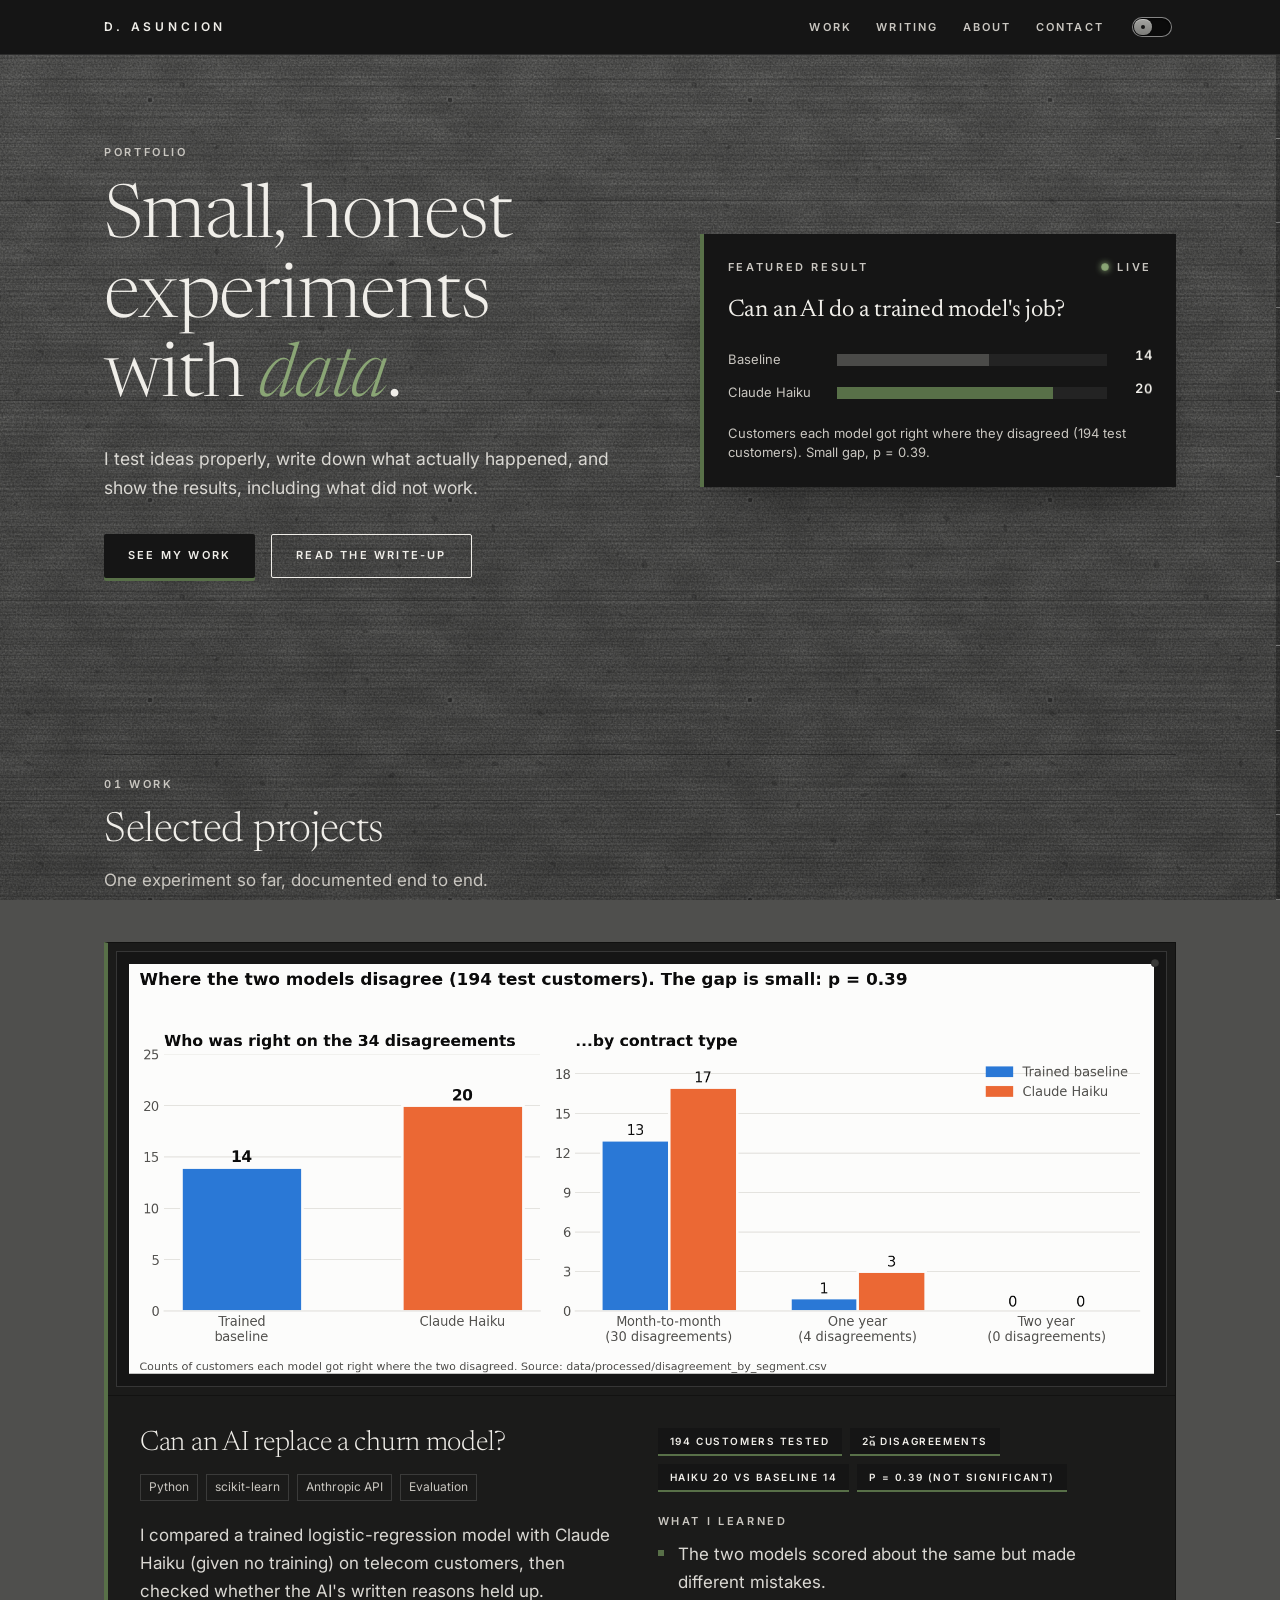
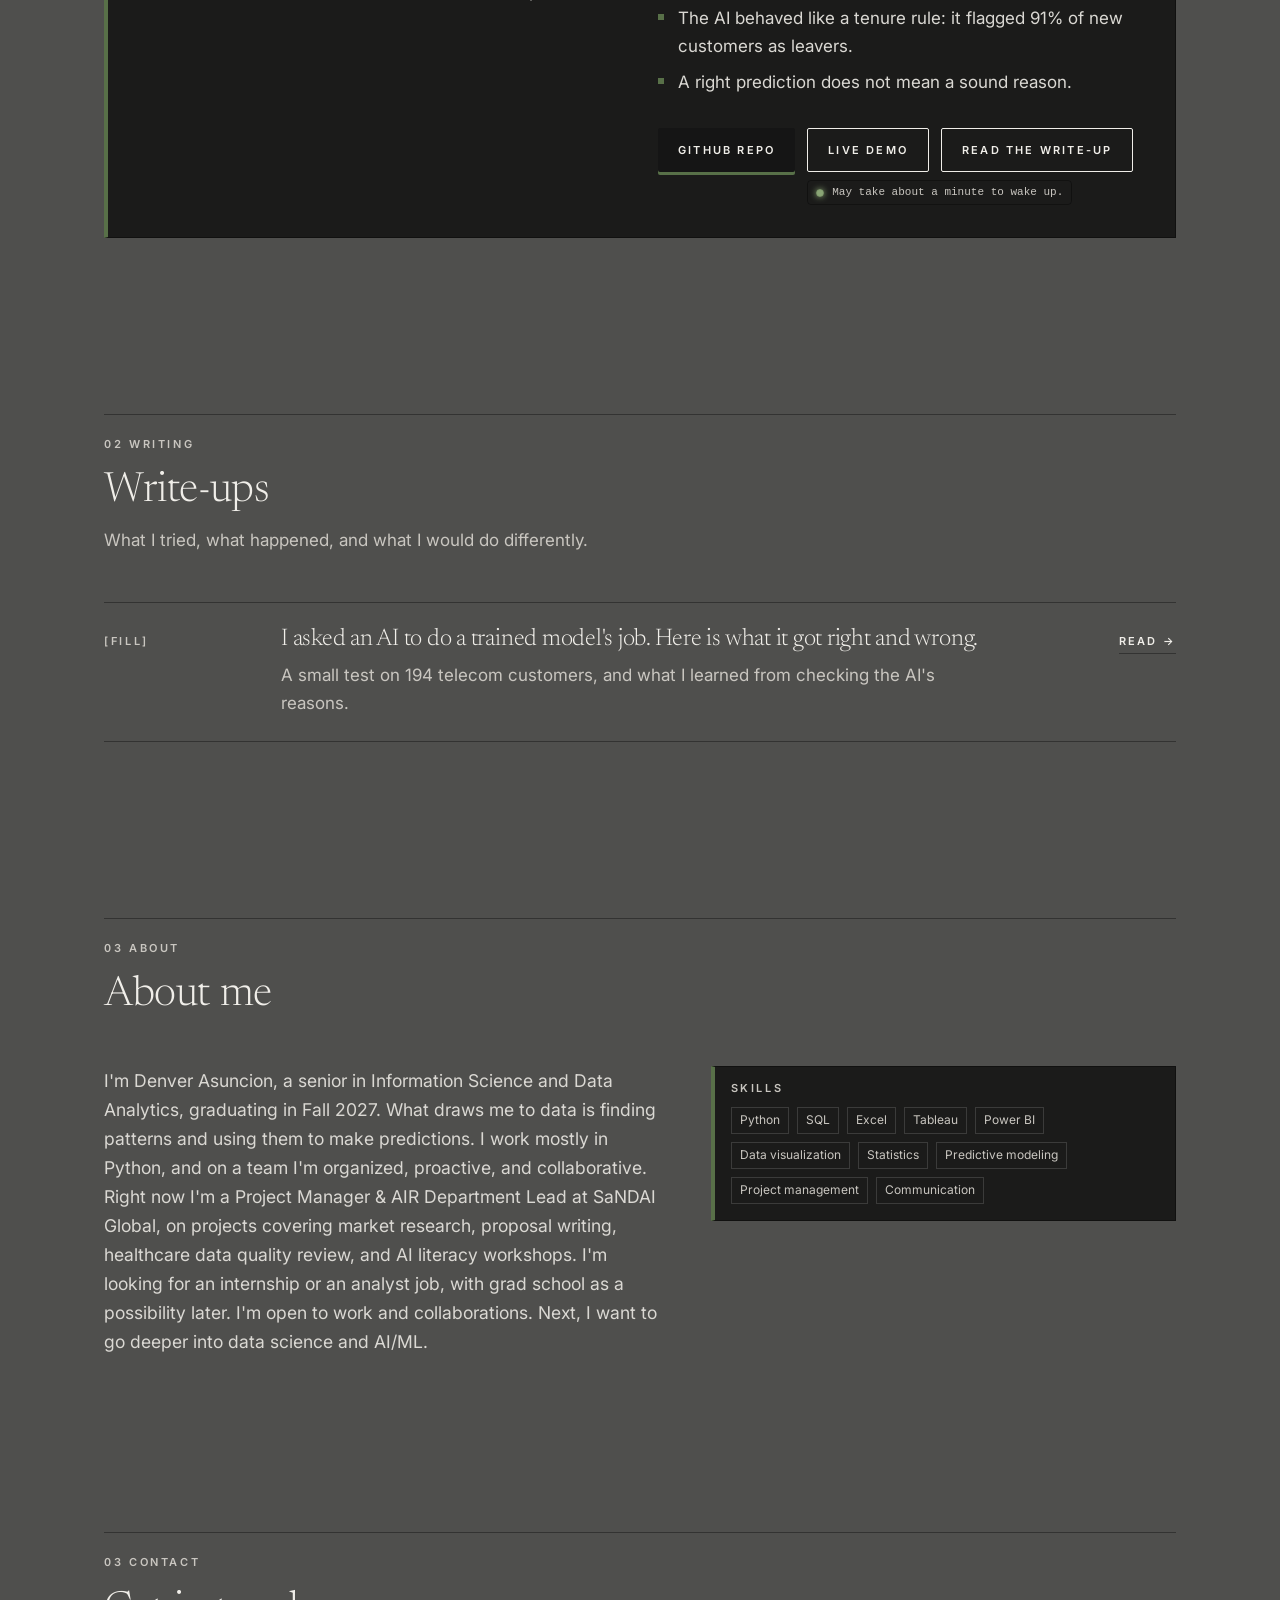
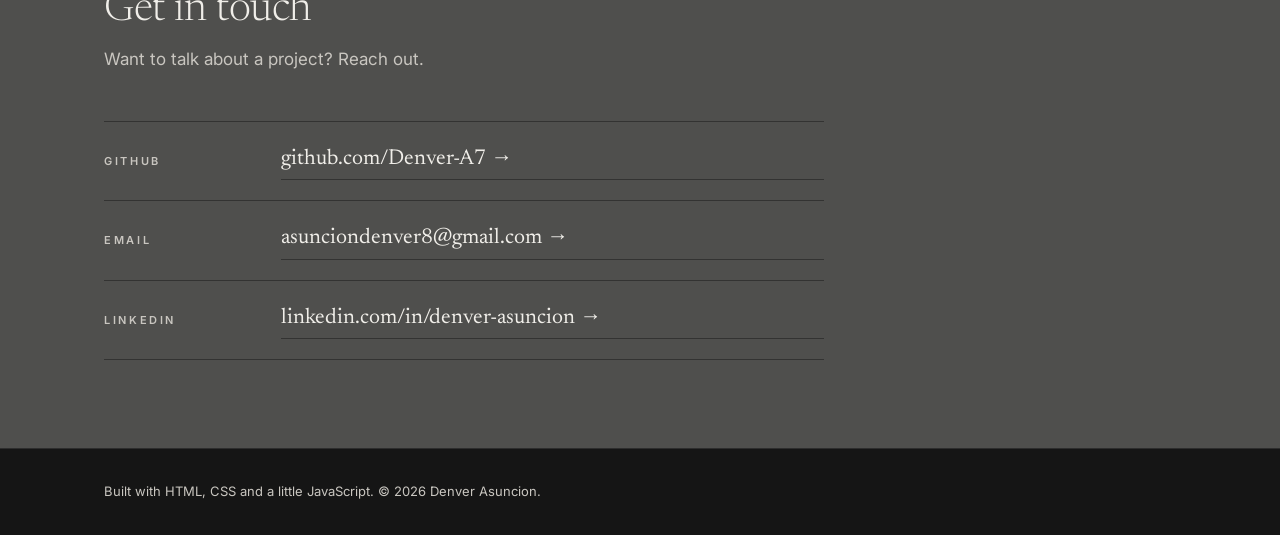
==== index.html @ 794266e0 "Attach wake up note to Live demo" ====
<!DOCTYPE html>
<html lang="en">
<head>
  <meta charset="UTF-8">
  <meta name="viewport" content="width=device-width, initial-scale=1">
  <title>D. Asuncion | Small, honest experiments with data</title>
  <meta name="description" content="Portfolio of D. Asuncion: small, honest data experiments, including whether an AI can do a trained churn model's job on 194 telecom customers.">
  <link rel="canonical" href="https://denver-a7.github.io/">
  <!-- The nav bar is steel (#151515) in both themes, so one value fits both -->
  <meta name="theme-color" content="#151515">
  <link rel="icon" href="assets/favicon.svg" type="image/svg+xml">

  <meta property="og:type" content="website">
  <meta property="og:site_name" content="D. Asuncion">
  <meta property="og:locale" content="en_US">
  <meta property="og:url" content="https://denver-a7.github.io/">
  <meta property="og:title" content="D. Asuncion | Small, honest experiments with data">
  <meta property="og:description" content="Portfolio of D. Asuncion: small, honest data experiments, including whether an AI can do a trained churn model's job on 194 telecom customers.">
  <meta property="og:image" content="https://denver-a7.github.io/assets/og-image.png">
  <meta property="og:image:width" content="1200">
  <meta property="og:image:height" content="630">
  <meta property="og:image:alt" content="A black steel panel on a concrete wall reading: Small, honest experiments with data.">

  <meta name="twitter:card" content="summary_large_image">
  <meta name="twitter:title" content="D. Asuncion | Small, honest experiments with data">
  <meta name="twitter:description" content="Portfolio of D. Asuncion: small, honest data experiments, including whether an AI can do a trained churn model's job on 194 telecom customers.">
  <meta name="twitter:image" content="https://denver-a7.github.io/assets/og-image.png">
  <meta name="twitter:image:alt" content="A black steel panel on a concrete wall reading: Small, honest experiments with data.">

  <!-- Runs before first paint so saved theme and JS-only reveal styles apply without a flash -->
  <script>
    document.documentElement.classList.add("js");
    try {
      var savedTheme = localStorage.getItem("theme");
      if (savedTheme === "light" || savedTheme === "dark") document.documentElement.setAttribute("data-theme", savedTheme);
    } catch (e) {}
  </script>

  <link rel="preconnect" href="https://fonts.googleapis.com">
  <link rel="preconnect" href="https://fonts.gstatic.com" crossorigin>
  <link href="https://fonts.googleapis.com/css2?family=Newsreader:ital,wght@0,300;0,400;1,300&family=Inter:wght@400;600&display=swap" rel="stylesheet">

  <link rel="stylesheet" href="css/tokens.css">
  <link rel="stylesheet" href="css/base.css">
  <link rel="stylesheet" href="css/components.css">
  <link rel="stylesheet" href="css/motion.css">

  <script src="js/data.js" defer></script>
  <script src="js/cursor.js" defer></script>
  <script src="js/main.js" defer></script>
</head>
<body>
  <a class="skip-link" href="#main">Skip to content</a>

  <header id="site-header" class="site-header">
    <nav class="nav container" aria-label="Primary">
      <a class="nav__brand" href="#hero">D. Asuncion</a>

      <button class="nav__menu-btn" type="button" aria-expanded="false" aria-controls="nav-links">
        <span class="nav__menu-icon" aria-hidden="true"></span>
        Menu
      </button>

      <ul id="nav-links" class="nav__links">
        <li><a class="nav__link" href="#work">Work</a></li>
        <li><a class="nav__link" href="#writing">Writing</a></li>
        <li><a class="nav__link" href="#about">About</a></li>
        <li><a class="nav__link" href="#contact">Contact</a></li>
      </ul>

      <button class="theme-toggle" type="button" role="switch" aria-checked="false" aria-label="Light mode">
        <span class="theme-toggle__track" aria-hidden="true">
          <span class="theme-toggle__rocker"></span>
        </span>
      </button>
    </nav>
  </header>

  <main id="main" tabindex="-1">
    <section id="hero" class="hero" aria-labelledby="hero-title">
      <div class="container hero__grid">
        <div class="hero__copy" data-reveal>
          <p class="label">Portfolio</p>
          <h1 id="hero-title" class="hero__title">Small, honest experiments with <em class="display-olive">data</em>.</h1>
          <p class="hero__sub">I test ideas properly, write down what actually happened, and show the results, including what did not work.</p>
          <div class="hero__actions">
            <a class="btn btn--primary" href="#work">See my work</a>
            <a class="btn btn--ghost" href="#writing">Read the write-up</a>
          </div>
        </div>

        <figure class="readout" data-reveal>
          <div class="readout__head">
            <span class="label readout__label">Featured result</span>
            <span class="readout__live">
              <span class="led" aria-hidden="true"></span>
              <span class="label">Live</span>
            </span>
          </div>
          <p class="readout__title">Can an AI do a trained model's job?</p>
          <div class="chart" role="img" aria-label="Bar chart: Baseline 14, Claude Haiku 20">
            <div class="chart__row">
              <span class="chart__name">Baseline</span>
              <span class="chart__track"><span class="chart__bar chart__bar--neutral" style="--v: 14;" data-value="14"></span></span>
              <span class="chart__value" data-count="14">14</span>
            </div>
            <div class="chart__row">
              <span class="chart__name">Claude Haiku</span>
              <span class="chart__track"><span class="chart__bar chart__bar--olive" style="--v: 20;" data-value="20"></span></span>
              <span class="chart__value" data-count="20">20</span>
            </div>
          </div>
          <figcaption class="readout__caption">Customers each model got right where they disagreed (194 test customers). Small gap, p&nbsp;=&nbsp;0.39.</figcaption>
        </figure>
      </div>
    </section>

    <section id="work" class="work" aria-labelledby="work-title">
      <div class="container">
        <div class="section-head" data-reveal>
          <p class="label section-head__num">01 Work</p>
          <h2 id="work-title">Selected projects</h2>
          <p class="section-head__intro">One experiment so far, documented end to end.</p>
        </div>

        <!-- Project card: duplicate this <article> for another project -->
        <article class="project" data-reveal>
          <span class="led project__led" aria-hidden="true"></span>

          <figure class="project__media">
            <span class="scan" data-scan>
              <img src="assets/results_chart.png" width="1870" height="748" loading="lazy" decoding="async"
                   alt="Two bar charts of the 34 customers where the models disagreed, out of 194 tested. Left: Claude Haiku was right on 20, the trained baseline on 14. Right, by contract type: month-to-month 17 versus 13, one year 3 versus 1, two year 0 versus 0. The gap is small, p equals 0.39.">
            </span>
          </figure>

          <div class="project__body">
            <div class="project__text">
              <h3 class="project__title">Can an AI replace a churn model?</h3>

              <ul class="chips" aria-label="Tools used">
                <li class="chip">Python</li>
                <li class="chip">scikit-learn</li>
                <li class="chip">Anthropic API</li>
                <li class="chip">Evaluation</li>
              </ul>

              <p class="project__blurb">I compared a trained logistic-regression model with Claude Haiku (given no training) on telecom customers, then checked whether the AI's written reasons held up.</p>
            </div>

            <div class="project__details">
              <ul class="stats" aria-label="Key numbers">
                <li class="stat">194 customers tested</li>
                <li class="stat"><span data-count="34">34</span> disagreements</li>
                <li class="stat">Haiku 20 vs baseline 14</li>
                <li class="stat">p = 0.39 (not significant)</li>
              </ul>

              <h4 class="label project__sub">What I learned</h4>
              <ul class="project__learned">
                <li>The two models scored about the same but made different mistakes.</li>
                <li>The AI behaved like a tenure rule: it flagged 91% of new customers as leavers.</li>
                <li>A right prediction does not mean a sound reason.</li>
              </ul>

              <div class="project__actions">
                <a class="btn btn--primary" href="https://github.com/Denver-A7/churn-llm-comparison" target="_blank" rel="noopener">GitHub repo<span class="visually-hidden"> (opens in a new tab)</span></a>
                <div class="project__demo">
                  <a class="btn btn--ghost" href="https://churn-llm-vs-model.streamlit.app/" target="_blank" rel="noopener">Live demo<span class="visually-hidden"> (opens in a new tab)</span></a>
                  <p class="project__note"><span class="led" aria-hidden="true"></span>May take about a minute to wake up.</p>
                </div>
                <a class="btn btn--ghost" href="#writing">Read the write-up</a>
              </div>
            </div>
          </div>
        </article>
      </div>
    </section>

    <section id="writing" class="writing" aria-labelledby="writing-title">
      <div class="container">
        <div class="section-head" data-reveal>
          <p class="label section-head__num">02 Writing</p>
          <h2 id="writing-title">Write-ups</h2>
          <p class="section-head__intro">What I tried, what happened, and what I would do differently.</p>
        </div>

        <ul class="posts">
          <!-- Writing entry: duplicate this <li> for another post -->
          <li class="post" data-reveal>
            <time class="post__date label">[FILL]</time>
            <div class="post__body">
              <h3 class="post__title">I asked an AI to do a trained model's job. Here is what it got right and wrong.</h3>
              <p class="post__summary">A small test on 194 telecom customers, and what I learned from checking the AI's reasons.</p>
            </div>
            <a class="post__link" href="#" aria-label="Read: I asked an AI to do a trained model's job">Read <span aria-hidden="true">&rarr;</span></a>
          </li>
        </ul>
      </div>
    </section>

    <section id="about" class="about" aria-labelledby="about-title">
      <div class="container">
        <div class="section-head" data-reveal>
          <p class="label section-head__num">03 About</p>
          <h2 id="about-title">About me</h2>
        </div>

        <div class="about__grid">
          <p class="about__text" data-reveal>I'm Denver Asuncion, a senior in Information Science and Data Analytics, graduating in Fall 2027. What draws me to data is finding patterns and using them to make predictions. I work mostly in Python, and on a team I'm organized, proactive, and collaborative. Right now I'm a Project Manager &amp; AIR Department Lead at SaNDAI Global, on projects covering market research, proposal writing, healthcare data quality review, and AI literacy workshops. I'm looking for an internship or an analyst job, with grad school as a possibility later. I'm open to work and collaborations. Next, I want to go deeper into data science and AI/ML.</p>

          <div class="about__skills" data-reveal>
            <h3 class="label about__skills-title">Skills</h3>
            <ul class="chips" aria-label="Skills">
              <li class="chip">Python</li>
              <li class="chip">SQL</li>
              <li class="chip">Excel</li>
              <li class="chip">Tableau</li>
              <li class="chip">Power BI</li>
              <li class="chip">Data visualization</li>
              <li class="chip">Statistics</li>
              <li class="chip">Predictive modeling</li>
              <li class="chip">Project management</li>
              <li class="chip">Communication</li>
            </ul>
          </div>
        </div>
      </div>
    </section>

    <section id="contact" class="contact" aria-labelledby="contact-title">
      <div class="container">
        <div class="section-head" data-reveal>
          <p class="label section-head__num">04 Contact</p>
          <h2 id="contact-title">Get in touch</h2>
          <p class="section-head__intro">Want to talk about a project? Reach out.</p>
        </div>

        <ul class="contact-list" data-reveal>
          <li class="contact-row">
            <span class="label contact-row__label">GitHub</span>
            <a class="contact-row__link" href="https://github.com/Denver-A7" target="_blank" rel="noopener">github.com/Denver-A7 <span aria-hidden="true">&rarr;</span><span class="visually-hidden"> (opens in a new tab)</span></a>
          </li>
          <li class="contact-row">
            <span class="label contact-row__label">Email</span>
            <a class="contact-row__link" href="mailto:asunciondenver8@gmail.com">asunciondenver8@gmail.com <span aria-hidden="true">&rarr;</span></a>
          </li>
          <li class="contact-row">
            <span class="label contact-row__label">LinkedIn</span>
            <a class="contact-row__link" href="https://www.linkedin.com/in/denver-asuncion" target="_blank" rel="noopener">linkedin.com/in/denver-asuncion <span aria-hidden="true">&rarr;</span><span class="visually-hidden"> (opens in a new tab)</span></a>
          </li>
        </ul>
      </div>
    </section>
  </main>

  <footer id="site-footer" class="site-footer">
    <div class="container">
      <p class="site-footer__text">Built with HTML, CSS and a little JavaScript. &copy; 2026 Denver Asuncion.</p>
    </div>
  </footer>
</body>
</html>
---- css/tokens.css ----
/* Design tokens: colors, type, spacing, radii, motion. Dark is the default theme. */

:root {
  color-scheme: dark;

  /* Surfaces */
  --wall: #4F4F4D;
  --steel: #151515;
  --card: #1B1B1A;

  /* Text */
  --ink: #F0EEE9;
  --ink-2: #DAD8D3;
  --muted: #C9C6C0;
  --line: rgba(0, 0, 0, .35);
  --hairline: rgba(255, 255, 255, .14);

  /* Accent (green text only as large display text or on --steel / --card) */
  --olive: #587048;
  --olive-text: #8AA575;

  /* Text placed on steel or olive, constant across themes */
  --steel-ink: #F0EEE9;
  --steel-muted: #C9C6C0;
  --steel-olive: #8AA575;

  --selection: rgba(88, 112, 72, .35);

  /* Concrete texture strength, 0–1 */
  --tex: .7;

  /* Type */
  --font-serif: "Newsreader", Georgia, "Times New Roman", serif;
  --font-sans: "Inter", system-ui, -apple-system, "Segoe UI", sans-serif;
  --text-body: 17px;
  --text-label: 11px;
  --text-h1: clamp(2.4rem, 6vw, 4.6rem);
  --text-h2: clamp(1.8rem, 3.6vw, 2.6rem);
  --leading-body: 1.65;
  --leading-heading: 1.08;
  --tracking-heading: -0.01em;
  --tracking-label: 0.24em;
  --measure: 66ch;

  /* Spacing (multiples of 4) */
  --space-1: 4px;
  --space-2: 8px;
  --space-3: 12px;
  --space-4: 16px;
  --space-5: 20px;
  --space-6: 24px;
  --space-8: 32px;
  --space-10: 40px;
  --space-12: 48px;
  --space-18: 72px;
  --space-22: 88px;

  /* Layout */
  --container: 1120px;
  --gutter: var(--space-6);
  --section-pad: var(--space-22);
  --nav-h: 54px;

  /* Radii */
  --radius-btn: 2px;
  --radius-card: 0;

  /* Focus */
  --focus-ring: 2px solid var(--olive-text);
  --focus-offset: 3px;
}

/* Light theme: applied only by the toggle (data-theme="light"); first visits are always dark */
:root[data-theme="light"] {
  color-scheme: light;
  --wall: #CFCDC8;
  --steel: #151515;
  --card: #E6E4DF;
  --ink: #151515;
  --ink-2: #2B2B2A;
  --muted: #4A4A48;
  --line: rgba(0, 0, 0, .25);
  --hairline: rgba(0, 0, 0, .2);
  --olive: #587048;
  --olive-text: #3F5A31;
  --tex: .25;
}

@media (max-width: 640px) {
  :root {
    --gutter: var(--space-4);
    --section-pad: var(--space-18);
  }
}
---- css/base.css ----
/* Reset, document defaults, typography, layout primitives. */

*,
*::before,
*::after {
  box-sizing: border-box;
  margin: 0;
  padding: 0;
}

html {
  scroll-behavior: smooth;
  /* Keep focused elements and anchor targets clear of the sticky nav */
  scroll-padding-top: calc(var(--nav-h) + var(--space-4));
  -webkit-text-size-adjust: 100%;
  text-size-adjust: 100%;
}

body {
  min-height: 100vh;
  overflow-x: clip;
  background: var(--wall);
  color: var(--ink-2);
  font-family: var(--font-sans);
  font-size: var(--text-body);
  font-weight: 400;
  line-height: var(--leading-body);
  -webkit-font-smoothing: antialiased;
  -moz-osx-font-smoothing: grayscale;
}

/* Board-formed concrete wall. SVG tiles are rasterized once (stitchTiles) and
   tiled on a fixed layer, so nothing is filtered live during scroll. */
body::before {
  content: "";
  position: fixed;
  inset: 0;
  z-index: -1;
  pointer-events: none;
  opacity: var(--tex);

  --tex-cloud: url("data:image/svg+xml,%3Csvg xmlns='http://www.w3.org/2000/svg' width='512' height='512'%3E%3Cfilter id='f' x='0' y='0' width='1' height='1' color-interpolation-filters='sRGB'%3E%3CfeTurbulence type='fractalNoise' baseFrequency='.02 .03' numOctaves='4' seed='7' stitchTiles='stitch'/%3E%3CfeColorMatrix type='matrix' values='1 0 0 0 0 1 0 0 0 0 1 0 0 0 0 0 0 0 0 1'/%3E%3CfeComponentTransfer%3E%3CfeFuncR type='linear' slope='1.2' intercept='-0.1'/%3E%3CfeFuncG type='linear' slope='1.2' intercept='-0.1'/%3E%3CfeFuncB type='linear' slope='1.2' intercept='-0.1'/%3E%3CfeFuncA type='linear' slope='.18' intercept='0'/%3E%3C/feComponentTransfer%3E%3C/filter%3E%3Crect width='512' height='512' filter='url(%23f)'/%3E%3C/svg%3E");

  --tex-grain: url("data:image/svg+xml,%3Csvg xmlns='http://www.w3.org/2000/svg' width='512' height='512'%3E%3Cfilter id='f' x='0' y='0' width='1' height='1' color-interpolation-filters='sRGB'%3E%3CfeTurbulence type='fractalNoise' baseFrequency='.002 .42' numOctaves='3' seed='5' stitchTiles='stitch'/%3E%3CfeColorMatrix type='matrix' values='1 0 0 0 0 1 0 0 0 0 1 0 0 0 0 0 0 0 0 1'/%3E%3CfeComponentTransfer%3E%3CfeFuncR type='linear' slope='1.8' intercept='-0.2'/%3E%3CfeFuncG type='linear' slope='1.8' intercept='-0.2'/%3E%3CfeFuncB type='linear' slope='1.8' intercept='-0.2'/%3E%3CfeFuncA type='linear' slope='.4' intercept='0'/%3E%3C/feComponentTransfer%3E%3C/filter%3E%3Crect width='512' height='512' filter='url(%23f)'/%3E%3C/svg%3E");

  --tex-speckle: url("data:image/svg+xml,%3Csvg xmlns='http://www.w3.org/2000/svg' width='512' height='512'%3E%3Cfilter id='f' x='0' y='0' width='1' height='1' color-interpolation-filters='sRGB'%3E%3CfeTurbulence type='fractalNoise' baseFrequency='.55' numOctaves='2' seed='3' stitchTiles='stitch'/%3E%3CfeColorMatrix type='matrix' values='1 0 0 0 0 1 0 0 0 0 1 0 0 0 0 0 0 0 0 1'/%3E%3CfeComponentTransfer%3E%3CfeFuncR type='linear' slope='1.6' intercept='-0.3'/%3E%3CfeFuncG type='linear' slope='1.6' intercept='-0.3'/%3E%3CfeFuncB type='linear' slope='1.6' intercept='-0.3'/%3E%3CfeFuncA type='linear' slope='.32' intercept='0'/%3E%3C/feComponentTransfer%3E%3C/filter%3E%3Crect width='512' height='512' filter='url(%23f)'/%3E%3C/svg%3E");

  --tex-pits: url("data:image/svg+xml,%3Csvg xmlns='http://www.w3.org/2000/svg' width='512' height='512'%3E%3Cfilter id='f' x='0' y='0' width='1' height='1' color-interpolation-filters='sRGB'%3E%3CfeTurbulence type='fractalNoise' baseFrequency='.085' numOctaves='2' seed='11' stitchTiles='stitch'/%3E%3CfeColorMatrix type='matrix' values='0 0 0 0 0 0 0 0 0 0 0 0 0 0 0 14 0 0 0 -10.6'/%3E%3CfeComponentTransfer%3E%3CfeFuncA type='linear' slope='.3' intercept='0'/%3E%3C/feComponentTransfer%3E%3C/filter%3E%3Crect width='512' height='512' filter='url(%23f)'/%3E%3C/svg%3E");

  background-color: var(--wall);
  background-image:
    linear-gradient(to bottom, rgba(255, 255, 255, .035), rgba(0, 0, 0, .16)),
    radial-gradient(circle at 150px 100px, rgba(0, 0, 0, .5) 0 2px, rgba(255, 255, 255, .08) 2.5px 3.5px, transparent 4.5px),
    repeating-linear-gradient(to bottom, rgba(0, 0, 0, .35) 0 1px, rgba(255, 255, 255, .05) 1px 3px, transparent 3px 200px),
    var(--tex-pits),
    var(--tex-speckle),
    var(--tex-grain),
    var(--tex-cloud);
  background-size:
    100% 100%,
    300px 200px,
    auto,
    512px 512px,
    512px 512px,
    512px 512px,
    512px 512px;
  background-repeat:
    no-repeat,
    repeat,
    repeat,
    repeat,
    repeat,
    repeat,
    repeat;
  background-blend-mode:
    normal,
    normal,
    normal,
    normal,
    overlay,
    multiply,
    overlay;
}

img,
svg,
video {
  display: block;
  max-width: 100%;
  height: auto;
}

button,
input,
textarea,
select {
  font: inherit;
  color: inherit;
}

button {
  background: none;
  border: 0;
  cursor: pointer;
}

a {
  color: inherit;
  text-decoration-thickness: 1px;
  text-underline-offset: 0.15em;
}

ul,
ol {
  list-style: none;
}

/* Typography */

h1,
h2,
h3,
h4 {
  font-family: var(--font-serif);
  font-weight: 300;
  letter-spacing: var(--tracking-heading);
  line-height: var(--leading-heading);
  color: var(--ink);
  text-wrap: balance;
}

h1 {
  font-size: var(--text-h1);
}

h2 {
  font-size: var(--text-h2);
}

h3 {
  font-size: 1.35rem;
}

h4 {
  font-size: 1.1rem;
}

p,
li,
blockquote,
dd {
  max-width: var(--measure);
}

.label {
  font-family: var(--font-sans);
  font-size: var(--text-label);
  font-weight: 600;
  text-transform: uppercase;
  letter-spacing: var(--tracking-label);
  color: var(--muted);
}

/* Olive text is permitted only as large display text or on steel/card surfaces */
.display-olive {
  color: var(--olive-text);
}

/* Layout */

.container {
  width: 100%;
  max-width: var(--container);
  margin-inline: auto;
  padding-inline: var(--gutter);
}

main > section {
  padding-block: var(--section-pad);
  scroll-margin-top: var(--nav-h);
}

/* Accessibility */

:focus-visible {
  outline: var(--focus-ring);
  outline-offset: var(--focus-offset);
}

/* On steel surfaces the light-theme olive-text is too dark for a ring */
.site-header :focus-visible,
.site-footer :focus-visible,
.readout :focus-visible {
  outline-color: var(--steel-olive);
}

:focus:not(:focus-visible) {
  outline: none;
}

/* #main only takes programmatic focus from the skip link; a ring around the whole page is noise */
#main:focus {
  outline: none;
}

::selection {
  background: var(--selection);
  color: var(--ink);
}

.skip-link {
  position: absolute;
  top: var(--space-2);
  left: var(--space-2);
  z-index: 1000;
  padding: var(--space-2) var(--space-4);
  background: var(--steel);
  color: var(--steel-ink);
  border: 1px solid rgba(255, 255, 255, .35);
  border-radius: var(--radius-btn);
  transform: translateY(-200%);
}

.skip-link:focus {
  transform: none;
  outline-color: var(--steel-olive);
}

.visually-hidden {
  position: absolute !important;
  width: 1px;
  height: 1px;
  padding: 0;
  margin: -1px;
  overflow: hidden;
  clip: rect(0 0 0 0);
  clip-path: inset(50%);
  white-space: nowrap;
  border: 0;
}
---- css/components.css ----
/* Components: nav, buttons, cards, sections, footer. */

/* ---------- Nav ---------- */

.site-header {
  position: sticky;
  top: 0;
  z-index: 100;
  background: var(--steel);
  color: var(--steel-ink);
  border-bottom: 1px solid rgba(255, 255, 255, .1);
}

.nav {
  position: relative;
  display: flex;
  align-items: center;
  gap: var(--space-6);
  height: var(--nav-h);
}

.nav__brand {
  font-family: var(--font-sans);
  font-size: 12px;
  font-weight: 600;
  letter-spacing: .32em;
  text-transform: uppercase;
  text-decoration: none;
  color: var(--steel-ink);
  margin-right: auto;
  white-space: nowrap;
}

.nav__brand:hover {
  color: var(--steel-olive);
}

.nav__links {
  position: relative;
  display: flex;
  align-items: center;
  gap: var(--space-6);
}

/* Single sliding underline, positioned by JS; per-link ::after is the no-JS/mobile fallback */
.nav__indicator {
  position: absolute;
  left: 0;
  bottom: 2px;
  width: 1px;
  height: 2px;
  background: var(--steel-olive);
  transform-origin: left;
  opacity: 0;
  pointer-events: none;
}

.nav__indicator.is-visible {
  opacity: 1;
}

@media (min-width: 901px) {
  .nav__links.has-indicator .nav__link::after {
    display: none;
  }
}

.nav__link {
  position: relative;
  display: inline-block;
  padding: var(--space-2) 0;
  font-size: var(--text-label);
  font-weight: 600;
  letter-spacing: .2em;
  text-transform: uppercase;
  text-decoration: none;
  color: var(--steel-muted);
}

.nav__link:hover {
  color: var(--steel-ink);
}

.nav__link::after {
  content: "";
  position: absolute;
  left: 0;
  right: .2em;
  bottom: 2px;
  height: 2px;
  background: var(--steel-olive);
  transform: scaleX(0);
  transform-origin: left;
}

.nav__link.is-active {
  color: var(--steel-ink);
}

.nav__link.is-active::after {
  transform: scaleX(1);
}

.nav__menu-btn {
  display: none;
  align-items: center;
  gap: var(--space-2);
  height: 32px;
  padding: 0 var(--space-3);
  font-size: var(--text-label);
  font-weight: 600;
  letter-spacing: .2em;
  text-transform: uppercase;
  color: var(--steel-ink);
  border: 1px solid rgba(255, 255, 255, .18);
  border-radius: var(--radius-btn);
}

.nav__menu-btn:hover,
.nav__menu-btn[aria-expanded="true"] {
  border-color: rgba(255, 255, 255, .4);
  background: rgba(255, 255, 255, .06);
}

.nav__menu-btn:active {
  transform: translateY(1px);
}

.nav__menu-icon {
  position: relative;
  display: block;
  width: 14px;
  height: 1px;
  background: currentColor;
}

.nav__menu-icon::before,
.nav__menu-icon::after {
  content: "";
  position: absolute;
  left: 0;
  width: 100%;
  height: 1px;
  background: currentColor;
}

.nav__menu-icon::before { top: -4px; }
.nav__menu-icon::after { top: 4px; }

@media (max-width: 900px) {
  .js .nav__menu-btn {
    display: inline-flex;
  }

  .nav__indicator {
    display: none;
  }

  .js .nav__links {
    display: none;
    position: absolute;
    top: 100%;
    left: 0;
    right: 0;
    flex-direction: column;
    align-items: stretch;
    gap: 0;
    padding: var(--space-2) 0;
    background: var(--steel);
    border-top: 1px solid rgba(255, 255, 255, .1);
    border-bottom: 1px solid rgba(255, 255, 255, .1);
  }

  .js .nav.is-open .nav__links {
    display: flex;
  }

  .js .nav__link {
    display: block;
    padding: var(--space-3) var(--gutter);
  }

  .js .nav__link::after {
    left: var(--gutter);
    right: auto;
    width: 24px;
    bottom: 8px;
  }

  /* No JS: the links stay in the bar and wrap, and the bar scrolls away instead of sticking */
  html:not(.js) .site-header {
    position: static;
  }

  html:not(.js) .nav {
    height: auto;
    flex-wrap: wrap;
    padding-block: var(--space-2);
  }

  html:not(.js) .nav__links {
    flex-wrap: wrap;
    gap: var(--space-1) var(--space-4);
  }
}

@media (max-width: 640px) {
  .nav {
    gap: var(--space-3);
  }

  .nav__brand {
    letter-spacing: .24em;
  }
}

/* Rocker switch theme toggle */

.theme-toggle {
  display: inline-flex;
  align-items: center;
  height: 32px;
  padding: 0 var(--space-1);
  border-radius: 999px;
}

/* The switch needs JS; hide it rather than leave a dead control */
html:not(.js) .theme-toggle {
  display: none;
}

.theme-toggle__track {
  position: relative;
  display: block;
  width: 40px;
  height: 20px;
  background: #0B0B0B;
  /* 3:1+ against the steel bar so the switch body is identifiable */
  border: 1px solid rgba(255, 255, 255, .5);
  border-radius: 999px;
  box-shadow: inset 0 1px 2px rgba(0, 0, 0, .8);
}

.theme-toggle:hover .theme-toggle__track {
  border-color: rgba(255, 255, 255, .8);
}

.theme-toggle__rocker {
  position: absolute;
  top: 1px;
  left: 1px;
  width: calc(50% - 1px);
  height: calc(100% - 2px);
  background: linear-gradient(180deg, #A3A3A0, #7C7C79);
  border-radius: 999px;
  box-shadow: 0 1px 1px rgba(0, 0, 0, .6), inset 0 1px 0 rgba(255, 255, 255, .3);
}

.theme-toggle__rocker::after {
  content: "";
  position: absolute;
  top: 50%;
  left: 50%;
  width: 4px;
  height: 4px;
  margin: -2px 0 0 -2px;
  border-radius: 50%;
  background: #151515;
}

:root[data-theme="light"] .theme-toggle__rocker {
  transform: translateX(100%);
}

/* Second state cue besides position: the track fills olive in light mode */
:root[data-theme="light"] .theme-toggle__track {
  background: #22331B;
}

/* ---------- Buttons ---------- */

.btn {
  display: inline-flex;
  align-items: center;
  justify-content: center;
  min-height: 44px;
  padding: var(--space-3) var(--space-6);
  font-family: var(--font-sans);
  font-size: var(--text-label);
  font-weight: 600;
  letter-spacing: .2em;
  text-transform: uppercase;
  text-decoration: none;
  line-height: 1;
  border-radius: var(--radius-btn);
  white-space: nowrap;
}

.btn--primary {
  background: var(--steel);
  color: var(--steel-ink);
  /* Olive edge as a shadow so pressing it to 0 causes no layout shift */
  box-shadow: 0 3px 0 var(--olive);
}

.btn--ghost {
  color: var(--ink);
  border: 1px solid currentColor;
}

/* ---------- Hero ---------- */

.hero__grid {
  display: grid;
  grid-template-columns: minmax(0, 1.15fr) minmax(0, 1fr);
  gap: var(--space-12);
  align-items: center;
}

.hero__copy > .label {
  margin-bottom: var(--space-5);
}

.hero__title {
  margin-bottom: var(--space-6);
}

.hero__title em {
  font-style: italic;
}

.hero__sub {
  font-size: 1.1rem;
  max-width: 48ch;
  margin-bottom: var(--space-8);
}

.hero__actions {
  display: flex;
  flex-wrap: wrap;
  gap: var(--space-4);
}

/* Readout card */

.readout {
  background: var(--steel);
  color: var(--steel-ink);
  border-left: 4px solid var(--olive);
  border-radius: var(--radius-card);
  padding: var(--space-6);
  box-shadow: 0 24px 48px -24px rgba(0, 0, 0, .6);
}

.readout__head {
  display: flex;
  align-items: center;
  justify-content: space-between;
  gap: var(--space-4);
  margin-bottom: var(--space-5);
}

.readout .label {
  color: var(--steel-muted);
}

.readout__live {
  display: inline-flex;
  align-items: center;
  gap: var(--space-2);
}

.led {
  width: 8px;
  height: 8px;
  border-radius: 50%;
  background: var(--steel-olive);
  box-shadow: 0 0 6px var(--steel-olive), 0 0 1px #000 inset;
}

.readout__title {
  font-family: var(--font-serif);
  font-weight: 400;
  font-size: 1.5rem;
  line-height: 1.2;
  letter-spacing: var(--tracking-heading);
  color: var(--steel-ink);
  margin-bottom: var(--space-6);
}

.chart {
  display: grid;
  gap: var(--space-3);
  margin-bottom: var(--space-5);
}

.chart__row {
  display: grid;
  grid-template-columns: 7.5em 1fr 2.5em;
  align-items: center;
  gap: var(--space-3);
  font-size: 13px;
}

.chart__name {
  color: var(--steel-muted);
}

.chart__track {
  display: block;
  height: 12px;
  background: rgba(255, 255, 255, .06);
}

.chart__bar {
  display: block;
  height: 100%;
  /* 25-point scale */
  width: calc(var(--v) / 25 * 100%);
  transform-origin: left;
}

.chart__bar--neutral {
  background: #4A4A48;
}

.chart__bar--olive {
  background: var(--olive);
}

.chart__value {
  font-weight: 600;
  font-variant-numeric: tabular-nums;
  text-align: right;
}

/* Odometer digits (built by data.js around [data-count]) */
.odo {
  display: inline-flex;
  vertical-align: top;
  font-variant-numeric: tabular-nums;
  user-select: none;
}

.odo__digit {
  display: block;
  width: 1ch;
  height: 1em;
  line-height: 1;
  overflow: hidden;
}

.odo__col {
  display: block;
  will-change: transform;
}

.odo__col span {
  display: block;
  height: 1em;
  line-height: 1;
  text-align: center;
}

.readout__caption {
  font-size: 13px;
  line-height: 1.5;
  color: var(--steel-muted);
  max-width: none;
}

@media (max-width: 900px) {
  .hero__grid {
    grid-template-columns: 1fr;
    gap: var(--space-10);
  }
}

/* ---------- Section heads ---------- */

.section-head {
  margin-bottom: var(--space-12);
  padding-top: var(--space-5);
  border-top: 1px solid var(--line);
}

.section-head__num {
  margin-bottom: var(--space-4);
  font-variant-numeric: tabular-nums;
}

.section-head h2 {
  margin-bottom: var(--space-3);
}

.section-head__intro {
  color: var(--muted);
}

/* ---------- Project card ---------- */

.project {
  position: relative;
  display: grid;
  grid-template-columns: minmax(0, 1fr);
  background: var(--card);
  border: 1px solid var(--line);
  border-left: 4px solid var(--olive);
  border-radius: var(--radius-card);
}

.project + .project {
  margin-top: var(--space-8);
}

.project.is-linked {
  cursor: pointer;
}

.has-cursor .project.is-linked {
  cursor: none;
}

.project__led {
  position: absolute;
  top: var(--space-4);
  right: var(--space-4);
  z-index: 1;
  /* Off until the card is hovered (see motion.css) */
  background: #3A3A38;
  box-shadow: 0 0 1px #000 inset;
}

:root[data-theme="light"] .project__led {
  background: #B9B7B2;
}

.project__media {
  padding: var(--space-2);
  border-bottom: 1px solid var(--line);
}

.project__media img {
  width: 100%;
}

/* Steel frame: the chart has a white background, so give it a mat and a thin edge */
.scan {
  position: relative;
  display: block;
  overflow: hidden;
  padding: var(--space-3);
  background: var(--steel);
  border: 1px solid rgba(255, 255, 255, .14);
}

.project__body {
  padding: var(--space-8);
}

/* Wrappers are transparent on mobile so the stacked order is unchanged */
.project__text,
.project__details {
  display: contents;
}

@media (min-width: 901px) {
  .project__body {
    display: grid;
    grid-template-columns: minmax(0, 1fr) minmax(0, 1fr);
    column-gap: var(--space-8);
    align-items: start;
  }

  .project__text,
  .project__details {
    display: block;
  }
}

.project__title {
  font-size: 1.75rem;
  margin-bottom: var(--space-4);
}

.chips {
  display: flex;
  flex-wrap: wrap;
  gap: var(--space-2);
  margin-bottom: var(--space-5);
}

.chip {
  padding: var(--space-1) var(--space-2);
  font-size: 12px;
  line-height: 1.4;
  color: var(--muted);
  border: 1px solid var(--hairline);
}

.project__blurb {
  margin-bottom: var(--space-6);
}

.stats {
  display: flex;
  flex-wrap: wrap;
  gap: var(--space-2);
  margin-bottom: var(--space-6);
}

.stat {
  padding: var(--space-2) var(--space-3);
  font-size: 10px;
  font-weight: 600;
  letter-spacing: .16em;
  text-transform: uppercase;
  line-height: 1;
  color: var(--steel-ink);
  background: var(--steel);
  border-bottom: 2px solid var(--olive);
}

.project__sub {
  margin-bottom: var(--space-3);
}

.project__learned {
  display: grid;
  gap: var(--space-2);
  margin-bottom: var(--space-8);
}

.project__learned li {
  position: relative;
  padding-left: var(--space-5);
}

.project__learned li::before {
  content: "";
  position: absolute;
  left: 0;
  top: .62em;
  width: 6px;
  height: 6px;
  background: var(--olive);
}

.project__actions {
  display: flex;
  flex-wrap: wrap;
  align-items: flex-start;
  gap: var(--space-3);
  container-type: inline-size;
}

/* Tighter padding so all three buttons fit one row in the card column */
.project__actions .btn {
  padding-inline: var(--space-5);
}

.project__demo {
  display: flex;
  flex-direction: column;
  align-items: flex-start;
  gap: var(--space-2);
}

/* The negative margin keeps the wide note from widening the wrapper, so it hangs under the button */
.project__note {
  display: flex;
  align-items: flex-start;
  gap: var(--space-2);
  margin-right: -100cqw;
  padding: var(--space-1) var(--space-2);
  font-family: ui-monospace, "SF Mono", Menlo, Consolas, monospace;
  font-size: var(--text-label);
  line-height: 1.4;
  color: var(--muted);
  border: 1px solid var(--line);
  border-radius: 4px;
}

.project__note .led {
  flex: none;
  margin-top: .4em;
}

@media (max-width: 640px) {
  .project__actions {
    flex-direction: column;
    align-items: stretch;
  }

  .project__demo {
    align-items: stretch;
  }

  .project__note {
    align-self: flex-start;
    max-width: 100%;
    margin-right: 0;
  }
}

@media (max-width: 900px) {
  .project__body {
    padding: var(--space-6) var(--space-5);
  }
}

/* ---------- Writing ---------- */

.posts {
  border-top: 1px solid var(--line);
}

.post {
  display: grid;
  grid-template-columns: 9em minmax(0, 1fr) auto;
  gap: var(--space-6);
  align-items: baseline;
  padding: var(--space-6) 0;
  border-bottom: 1px solid var(--line);
  max-width: none;
}

.post__title {
  font-size: 1.5rem;
  margin-bottom: var(--space-2);
}

.post__summary {
  color: var(--muted);
}

.post__link {
  font-size: var(--text-label);
  font-weight: 600;
  letter-spacing: .2em;
  text-transform: uppercase;
  text-decoration: none;
  color: var(--ink);
  white-space: nowrap;
  padding-bottom: 3px;
}

/* ---------- About ---------- */

.about__grid {
  display: grid;
  grid-template-columns: minmax(0, 1.2fr) minmax(0, 1fr);
  gap: var(--space-12);
  align-items: start;
}

.about__text {
  font-size: 1.1rem;
}

.about__skills {
  padding: var(--space-4);
  background: var(--card);
  border: 1px solid var(--line);
  border-left: 4px solid var(--olive);
}

.about__skills-title {
  margin-bottom: var(--space-3);
}

.about__skills .chips {
  margin-bottom: 0;
}

/* No subtitle in About, so drop the heading's bottom margin to keep the heading-to-text gap at the section-head's own 48px */
.about .section-head h2 {
  margin-bottom: 0;
}

/* ---------- Contact ---------- */

.contact-list {
  border-top: 1px solid var(--line);
  max-width: 720px;
}

.contact-row {
  display: grid;
  grid-template-columns: 9em minmax(0, 1fr);
  gap: var(--space-6);
  align-items: center;
  padding: var(--space-5) 0;
  border-bottom: 1px solid var(--line);
  max-width: none;
}

.contact-row__link {
  font-family: var(--font-serif);
  font-size: 1.35rem;
  text-decoration: none;
  color: var(--ink);
  padding-bottom: 2px;
}

/* Sliding underline for text links (animated in motion.css) */
.post__link,
.contact-row__link {
  background-image: linear-gradient(var(--olive), var(--olive));
  background-repeat: no-repeat;
  background-size: 0% 2px;
  background-position: 0 100%;
  border-bottom: 1px solid var(--line);
}

.post__link:hover,
.contact-row__link:hover {
  background-size: 100% 2px;
}

/* ---------- Custom cursor (created by cursor.js) ---------- */

.has-cursor,
.has-cursor a,
.has-cursor button,
.has-cursor summary,
.has-cursor label {
  cursor: none;
}

.has-cursor input,
.has-cursor textarea,
.has-cursor select,
.has-cursor [contenteditable="true"] {
  cursor: auto;
}

.cursor {
  position: fixed;
  top: 0;
  left: 0;
  z-index: 10000;
  pointer-events: none;
  mix-blend-mode: difference;
  color: #fff;
}

/* JS positions ring and dot via transform; the shape/label scale separately */
.cursor__ring,
.cursor__dot {
  position: fixed;
  top: 0;
  left: 0;
  will-change: transform;
}

.cursor__ring-shape {
  position: absolute;
  width: 28px;
  height: 28px;
  margin: -14px 0 0 -14px;
  border: 1.5px solid currentColor;
  border-radius: 50%;
}

.cursor__dot {
  width: 4px;
  height: 4px;
  margin: -2px 0 0 -2px;
  border-radius: 50%;
  background: currentColor;
}

.cursor__label {
  position: absolute;
  top: 0;
  left: 0;
  font-family: var(--font-sans);
  font-size: 10px;
  font-weight: 600;
  letter-spacing: .24em;
  text-indent: .24em;
  text-transform: uppercase;
  line-height: 1;
  white-space: nowrap;
  /* Black under the difference blend shows the backdrop, so it reads dark on the inverted disc */
  color: #000;
  opacity: 0;
  transform: translate(-50%, -50%) scale(.6);
}

.cursor.is-hover .cursor__ring-shape {
  transform: scale(1.6);
}

.cursor.is-open .cursor__ring-shape {
  transform: scale(2);
  border-color: transparent;
  background: currentColor;
}

.cursor.is-open .cursor__label {
  opacity: 1;
  transform: translate(-50%, -50%) scale(1);
}

.cursor.is-down .cursor__ring-shape {
  transform: scale(.85);
}

.cursor.is-hover.is-down .cursor__ring-shape {
  transform: scale(1.4);
}

.cursor.is-open.is-down .cursor__ring-shape {
  transform: scale(1.85);
}

.cursor.is-hidden {
  opacity: 0;
}

/* ---------- Scroll level gauge (created by JS) ---------- */

.gauge {
  position: fixed;
  top: var(--nav-h);
  right: 0;
  bottom: 0;
  z-index: 90;
  width: 4px;
  background: rgba(0, 0, 0, .28);
  pointer-events: none;
}

.gauge::after {
  content: "";
  position: absolute;
  inset: 0;
  background: repeating-linear-gradient(to bottom, transparent 0 calc(10% - 1px), rgba(255, 255, 255, .35) calc(10% - 1px) 10%);
}

.gauge__fill {
  position: absolute;
  inset: 0;
  background: var(--olive);
  transform: scaleY(0);
  transform-origin: top;
  will-change: transform;
}

/* ---------- Footer ---------- */

.site-footer {
  background: var(--steel);
  color: var(--steel-muted);
  border-top: 1px solid rgba(255, 255, 255, .1);
  padding: var(--space-8) 0;
}

.site-footer__text {
  font-size: 13px;
  max-width: none;
}

@media (max-width: 900px) {
  .about__grid {
    grid-template-columns: 1fr;
    gap: var(--space-8);
  }
}

@media (max-width: 640px) {
  .post {
    grid-template-columns: 1fr;
    gap: var(--space-3);
  }

  .contact-row {
    grid-template-columns: 1fr;
    gap: var(--space-2);
  }
}
---- css/motion.css ----
/* Animations, transitions, reduced-motion overrides. */

/* Rocker: snaps across with a small overshoot */
.theme-toggle__rocker {
  transition: transform .2s cubic-bezier(.34, 1.56, .64, 1);
}

.theme-toggle:active .theme-toggle__rocker {
  transition-duration: .08s;
}

/* Buttons: press down, olive edge compresses to 0 */
.btn {
  transition:
    transform .12s cubic-bezier(.2, .9, .3, 1.4),
    box-shadow .12s cubic-bezier(.2, .9, .3, 1.4),
    border-color .15s ease;
}

.btn:hover {
  transform: translateY(-1px);
}

.btn:active {
  transform: translateY(3px);
}

.btn--primary:active {
  box-shadow: 0 0 0 var(--olive);
}

.btn--ghost:hover {
  border-color: var(--olive-text);
}

/* Cards: lift, brighten the olive edge, switch the corner LED on */
.project,
.readout,
.about__skills {
  transition:
    transform .25s cubic-bezier(.2, .8, .2, 1),
    border-left-color .2s ease,
    box-shadow .25s ease;
}

.project:hover,
.readout:hover,
.about__skills:hover {
  transform: translateY(-4px);
  border-left-color: var(--steel-olive);
}

.project:hover,
.about__skills:hover {
  box-shadow: 0 20px 36px -24px rgba(0, 0, 0, .7);
}

.readout:hover {
  box-shadow: 0 32px 56px -24px rgba(0, 0, 0, .7);
}

.project__led {
  animation: none;
  transition: background-color .18s ease, box-shadow .18s ease;
}

.project:hover .project__led {
  background: var(--steel-olive);
  box-shadow: 0 0 6px var(--steel-olive), 0 0 1px #000 inset;
}

/* Text links: underline slides in from the left */
.post__link,
.contact-row__link {
  transition: background-size .3s cubic-bezier(.65, 0, .2, 1);
}

.nav__link::after {
  transition: transform .22s ease;
}

.nav__indicator {
  transition: transform .3s cubic-bezier(.65, 0, .2, 1), opacity .2s ease;
}

/* Slab wipe reveal. Only applies when JS is running (html.js); content is
   always visible otherwise. Negative insets keep shadows/focus rings unclipped. */
.js [data-reveal] {
  clip-path: inset(-48px calc(100% + 48px) -64px -48px);
}

.js [data-reveal].is-revealed {
  clip-path: inset(-48px -48px -64px -48px);
  transition: clip-path .6s cubic-bezier(.65, 0, .2, 1) var(--reveal-delay, 0ms);
}

@keyframes led-blink {
  0%, 44% { opacity: 1; }
  50%, 56% { opacity: .25; }
  62%, 100% { opacity: 1; }
}

.led {
  animation: led-blink 2.4s infinite;
}

/* Hero bars grow from 0 once data.js arms them */
.chart__bar.is-armed {
  transform: scaleX(0);
}

.chart__bar.is-grown {
  transform: scaleX(1);
  transition: transform .9s cubic-bezier(.2, .8, .2, 1);
}

/* Scanline wipe for the results chart (JS adds is-scanned when in view) */
.js .scan > img {
  clip-path: inset(0 0 100% 0);
}

.js .scan.is-scanned > img {
  clip-path: inset(0 0 0 0);
  transition: clip-path 1.1s linear .3s;
}

.js .scan::after {
  content: "";
  position: absolute;
  inset: 0;
  pointer-events: none;
  background: linear-gradient(
    to bottom,
    transparent calc(100% - 28px),
    rgba(138, 165, 117, .22) calc(100% - 2px),
    var(--steel-olive) calc(100% - 2px)
  );
  transform: translateY(-100%);
  opacity: 0;
}

.js .scan.is-scanned::after {
  animation: scanline 1.1s linear .3s forwards;
}

@keyframes scanline {
  0% { transform: translateY(-100%); opacity: 1; }
  92% { opacity: 1; }
  100% { transform: translateY(0); opacity: 0; }
}

/* Custom cursor */
.cursor {
  transition: opacity .2s ease;
}

.cursor__ring-shape {
  transition:
    transform .22s cubic-bezier(.2, .9, .3, 1.3),
    background-color .2s ease,
    border-color .2s ease;
}

.cursor__label {
  transition: opacity .18s ease, transform .22s cubic-bezier(.2, .9, .3, 1.3);
}

@media (prefers-reduced-motion: reduce) {
  .theme-toggle__rocker,
  .nav__link::after,
  .nav__indicator,
  .btn,
  .project,
  .readout,
  .about__skills,
  .project__led,
  .post__link,
  .contact-row__link {
    transition: none;
  }

  .btn:hover,
  .project:hover,
  .readout:hover,
  .about__skills:hover {
    transform: none;
  }

  .led {
    animation: none;
  }

  .chart__bar.is-armed,
  .chart__bar.is-grown {
    transform: none;
    transition: none;
  }

  .js .scan > img,
  .js .scan.is-scanned > img {
    clip-path: none;
    transition: none;
  }

  .js .scan::after {
    display: none;
  }

  .js [data-reveal],
  .js [data-reveal].is-revealed {
    clip-path: none;
    transition: none;
  }
}
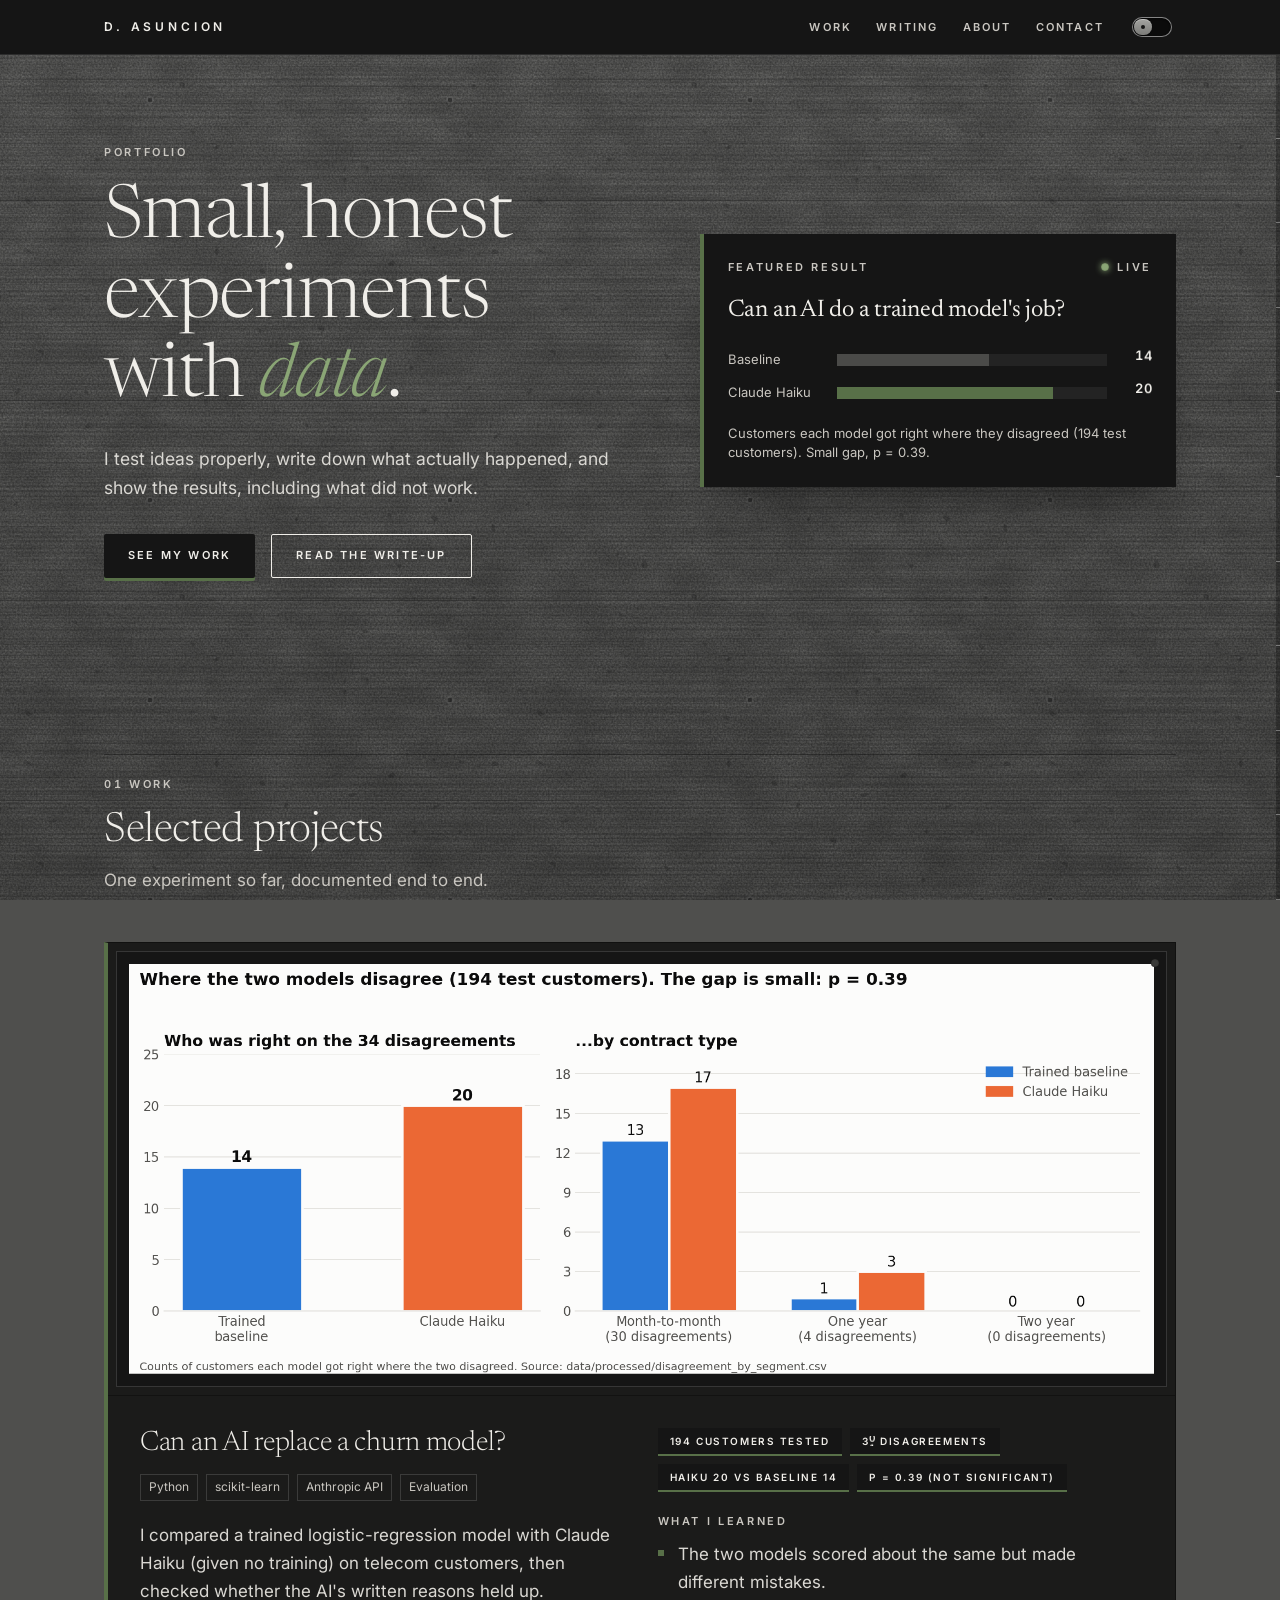
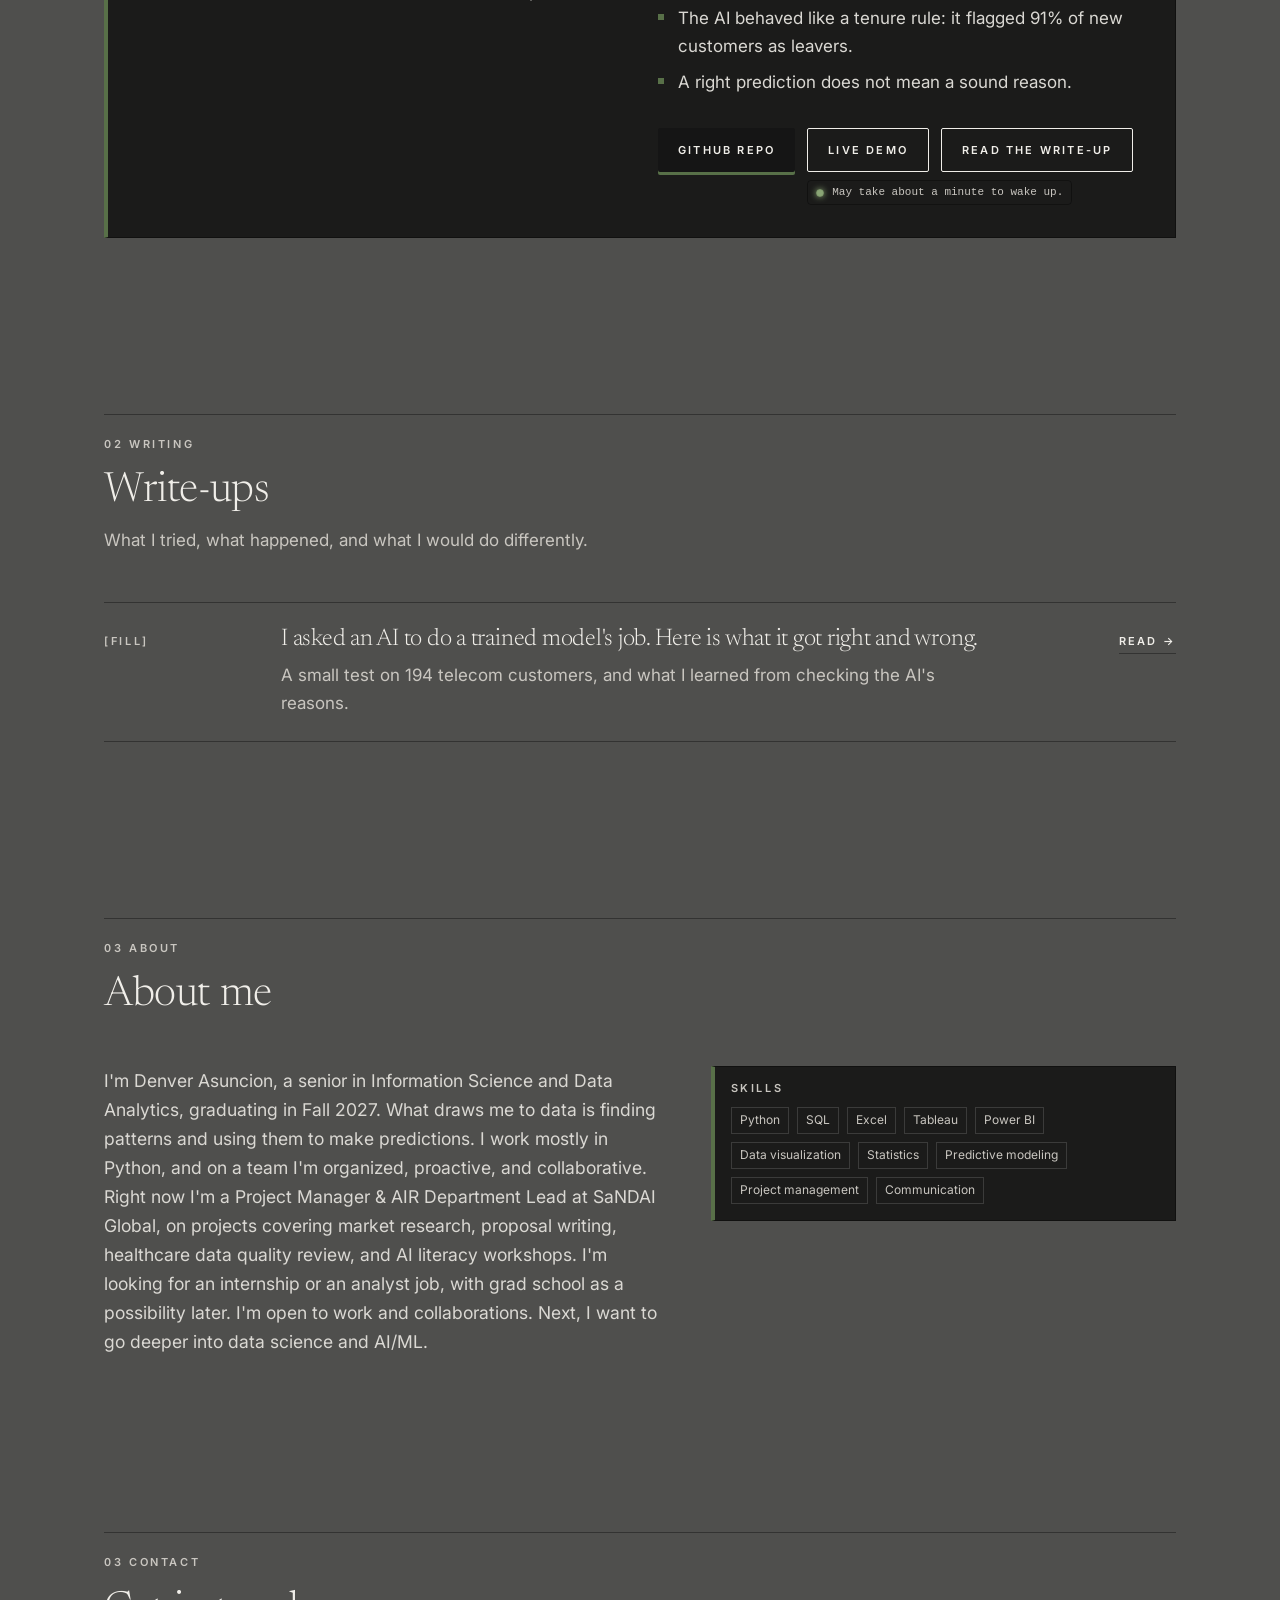
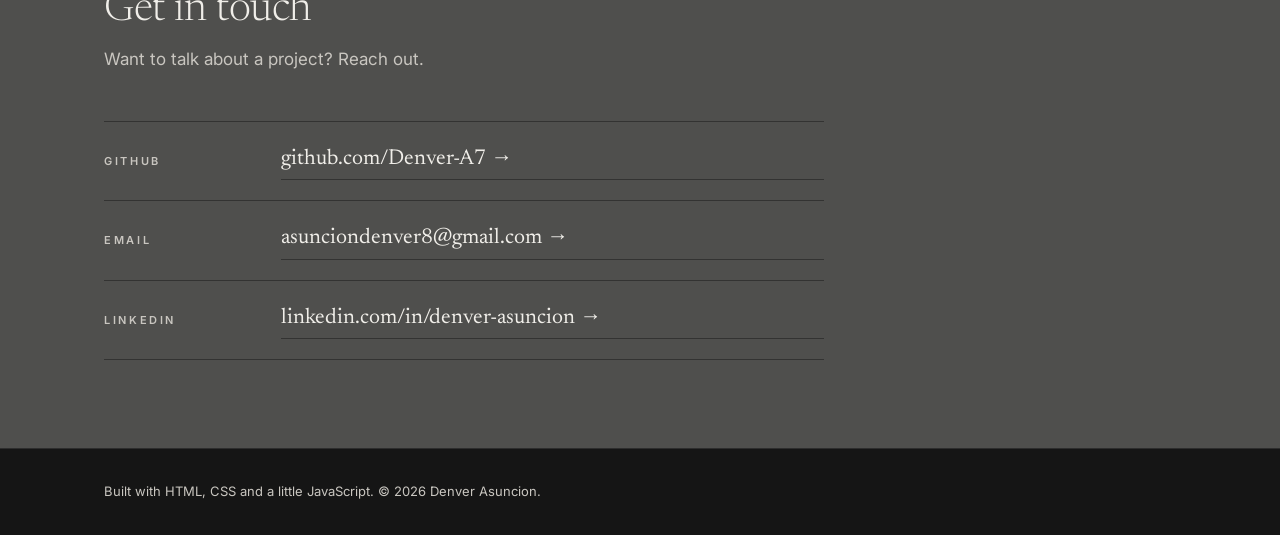
==== commit 1b427717: "Add blog structure" ====
--- a/index.html
+++ b/index.html
@@ -63,7 +63,7 @@
 
       <ul id="nav-links" class="nav__links">
         <li><a class="nav__link" href="#work">Work</a></li>
-        <li><a class="nav__link" href="#writing">Writing</a></li>
+        <li><a class="nav__link" href="/blog/">Writing</a></li>
         <li><a class="nav__link" href="#about">About</a></li>
         <li><a class="nav__link" href="#contact">Contact</a></li>
       </ul>
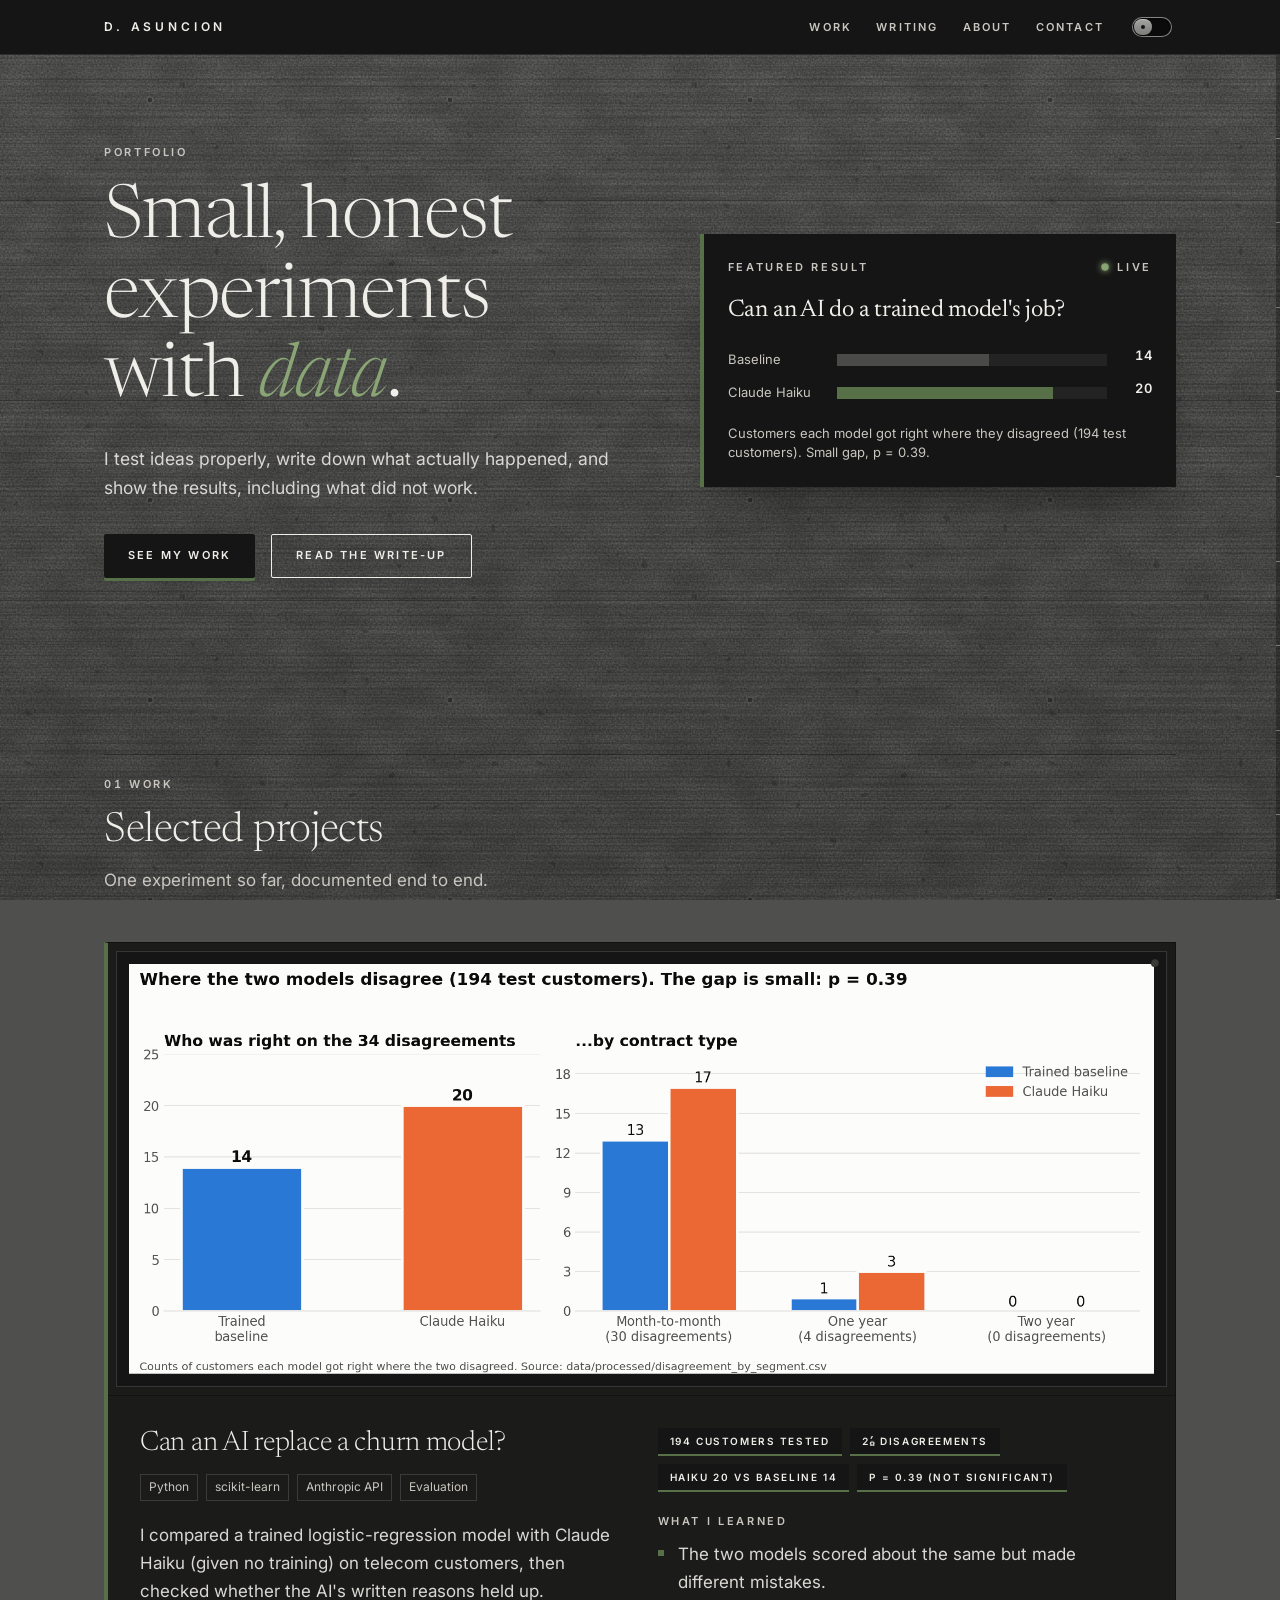
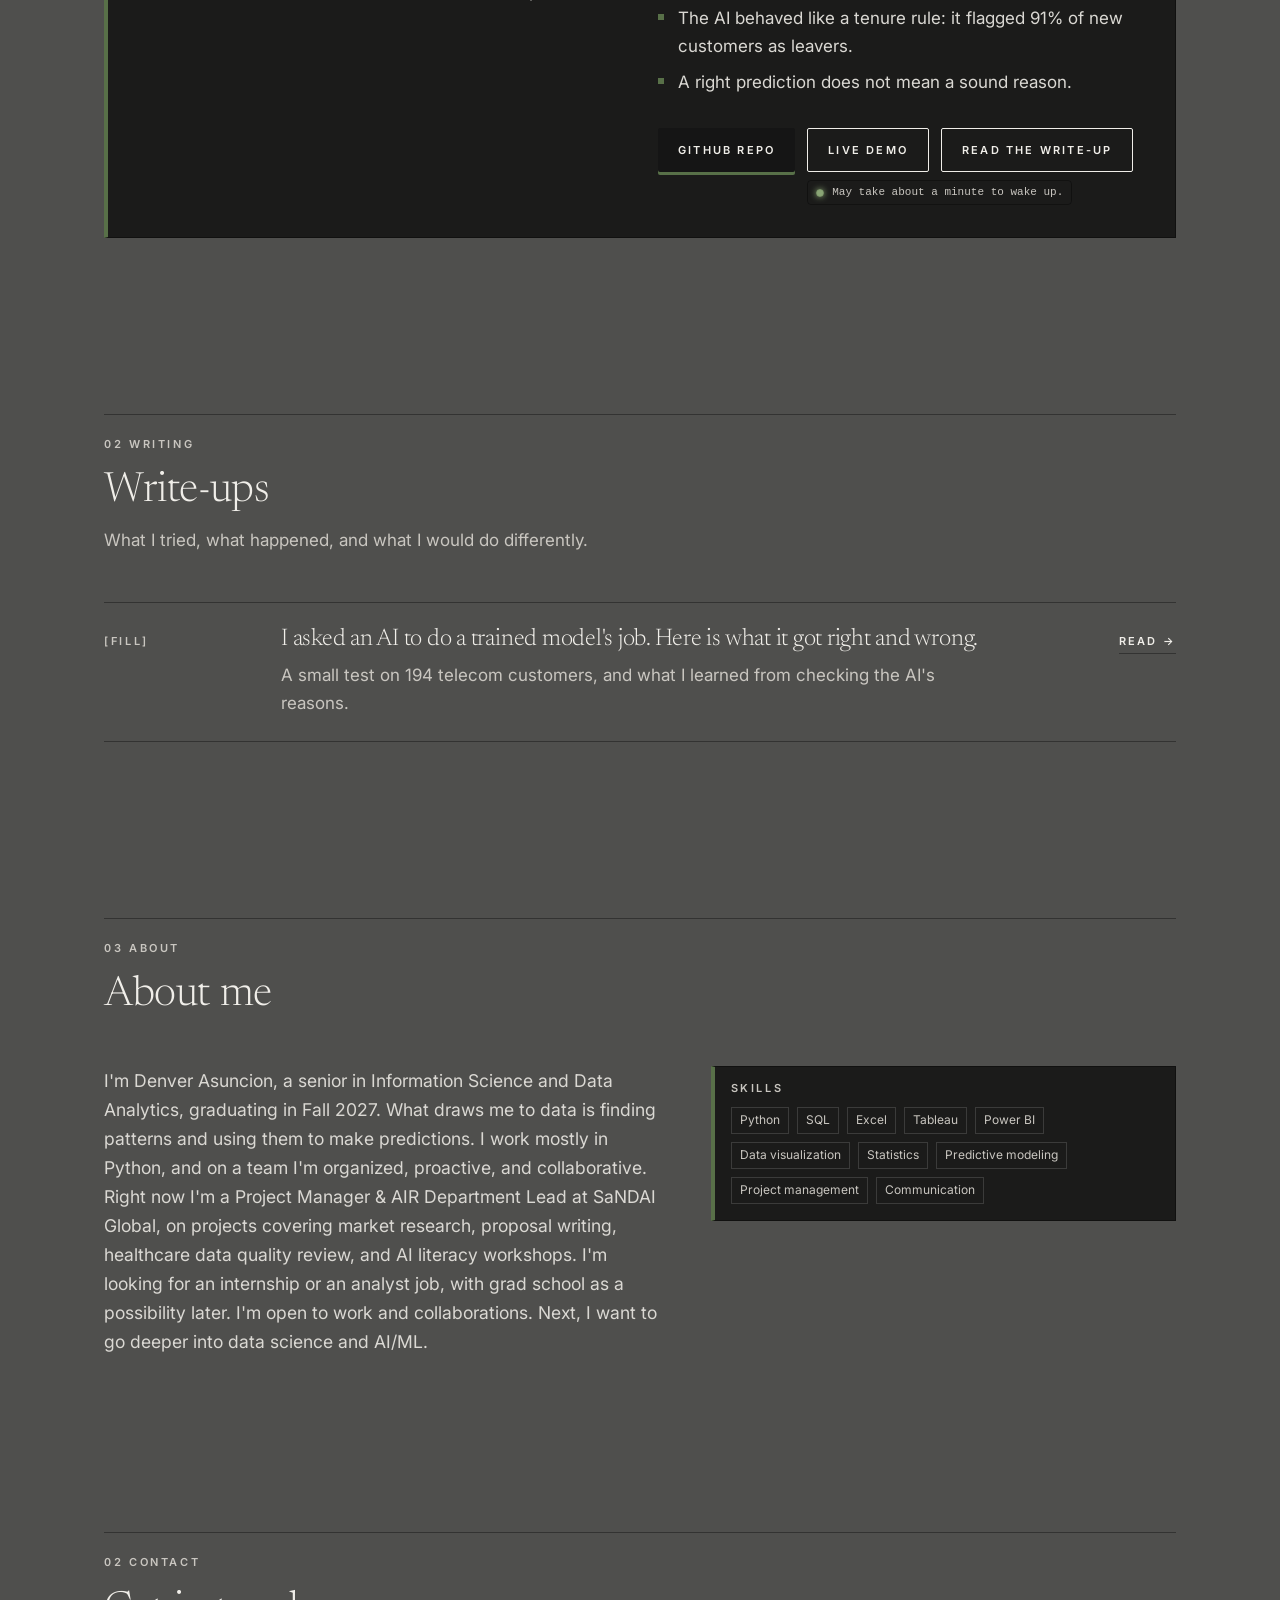
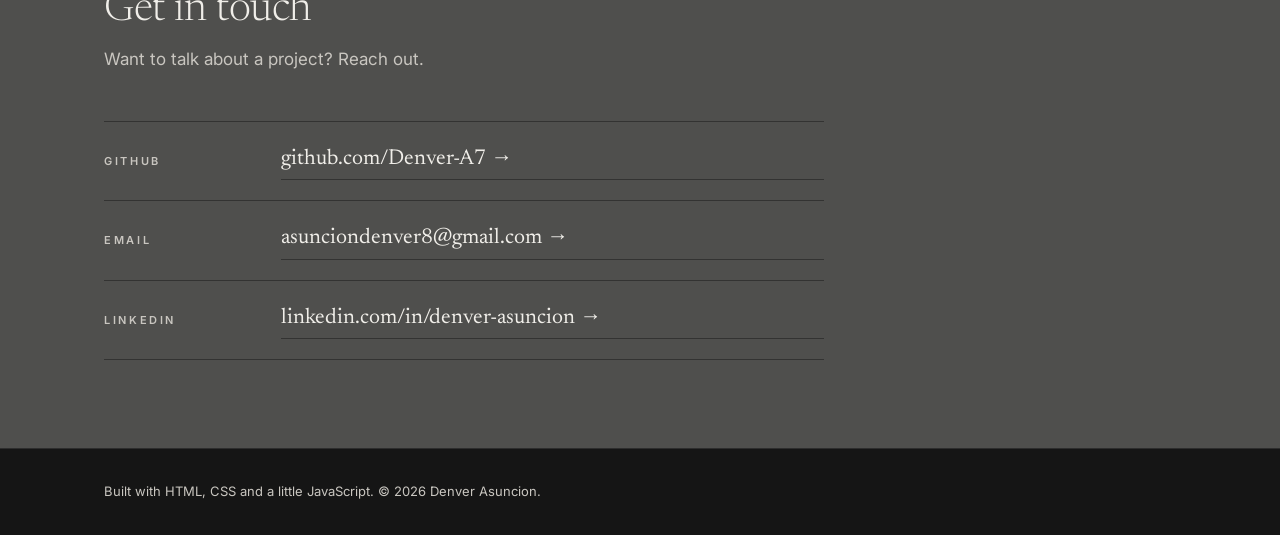
==== commit b79eb943: "Use relative blog links" ====
--- a/index.html
+++ b/index.html
@@ -63,7 +63,7 @@
 
       <ul id="nav-links" class="nav__links">
         <li><a class="nav__link" href="#work">Work</a></li>
-        <li><a class="nav__link" href="/blog/">Writing</a></li>
+        <li><a class="nav__link" href="blog/index.html">Writing</a></li>
         <li><a class="nav__link" href="#about">About</a></li>
         <li><a class="nav__link" href="#contact">Contact</a></li>
       </ul>
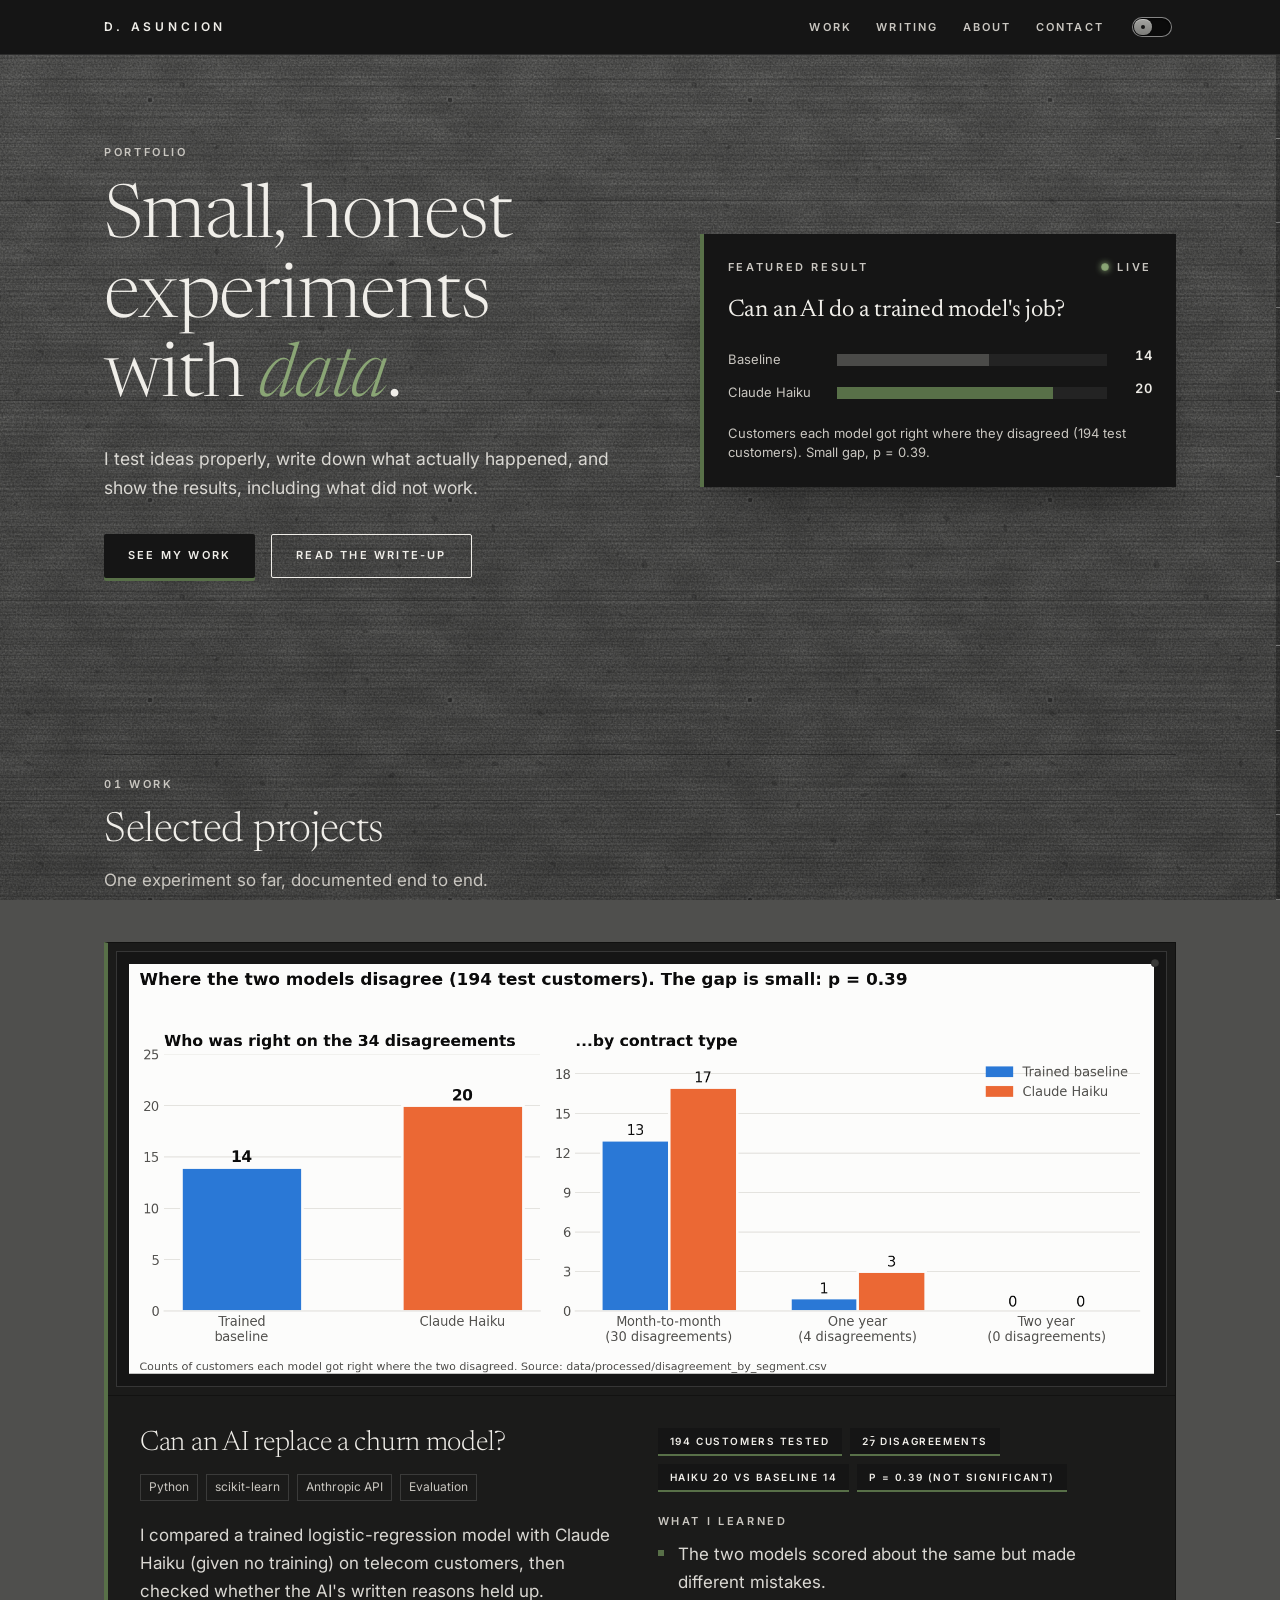
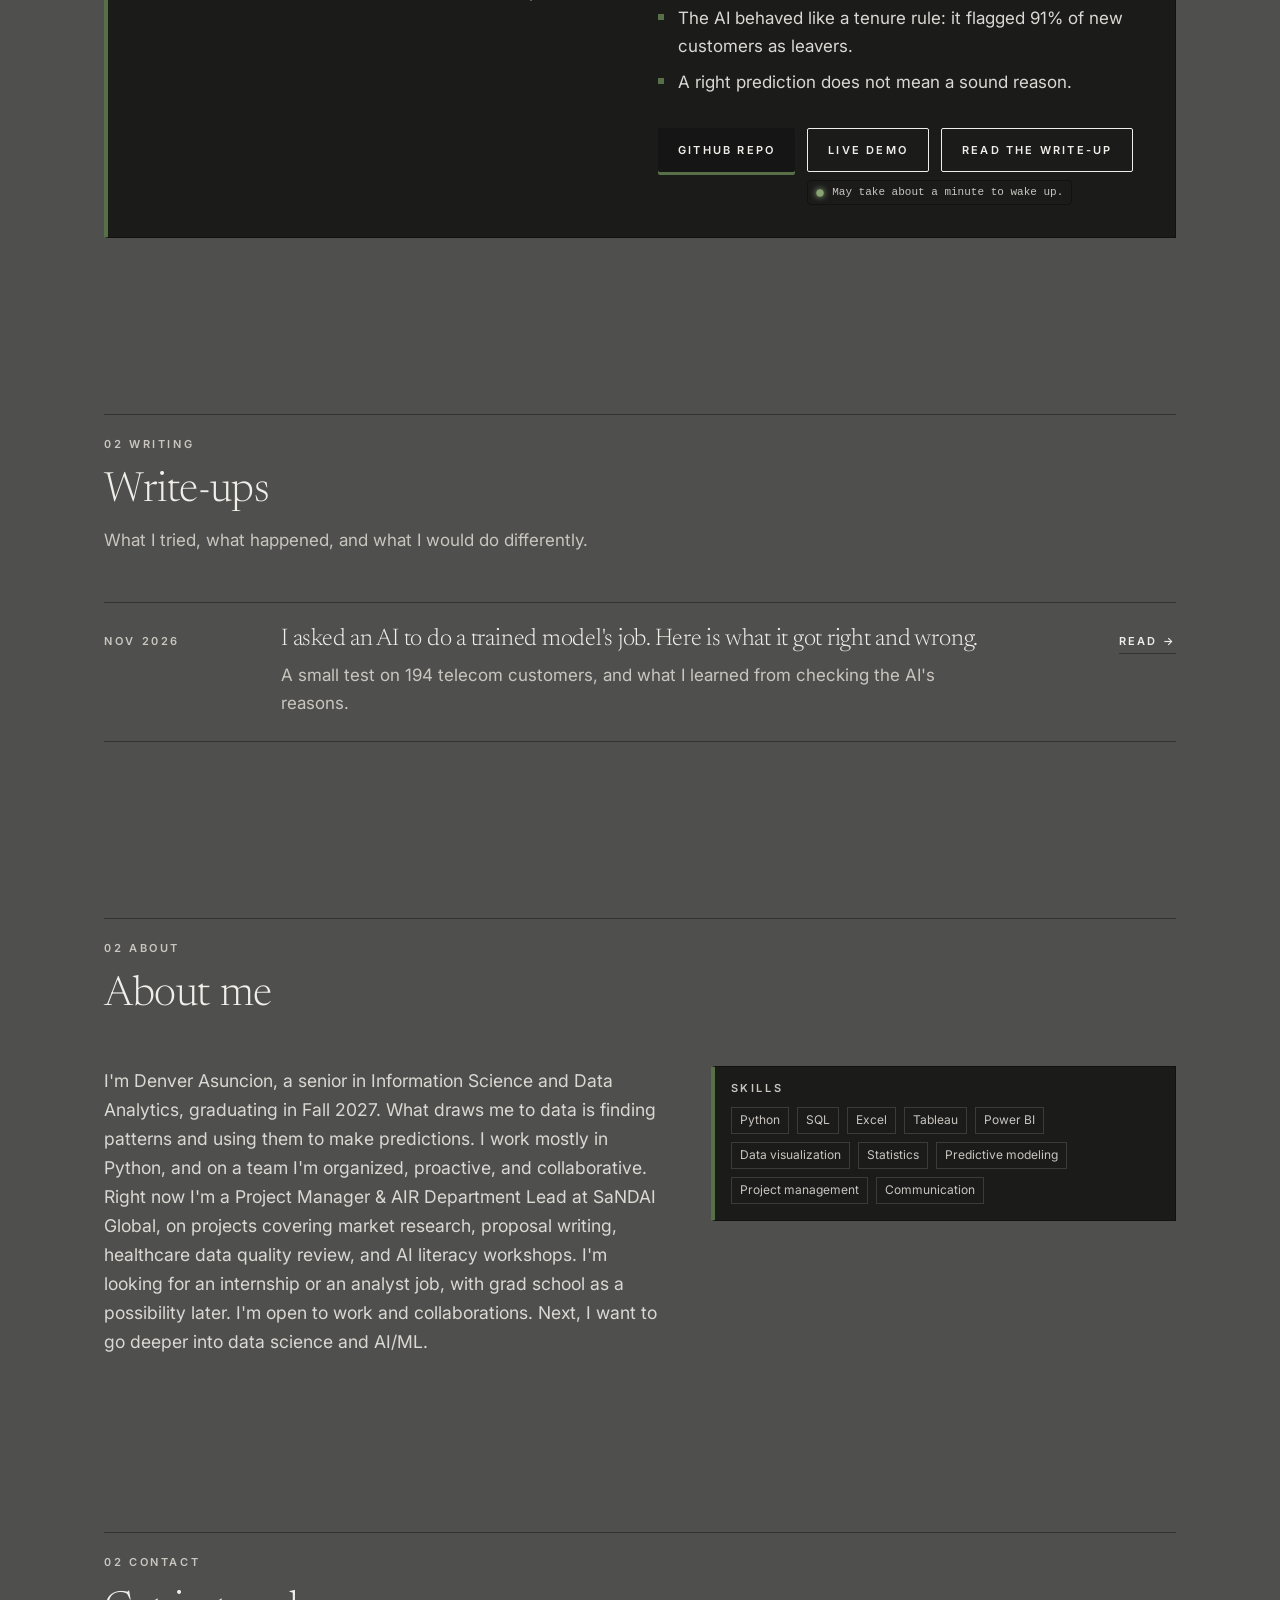
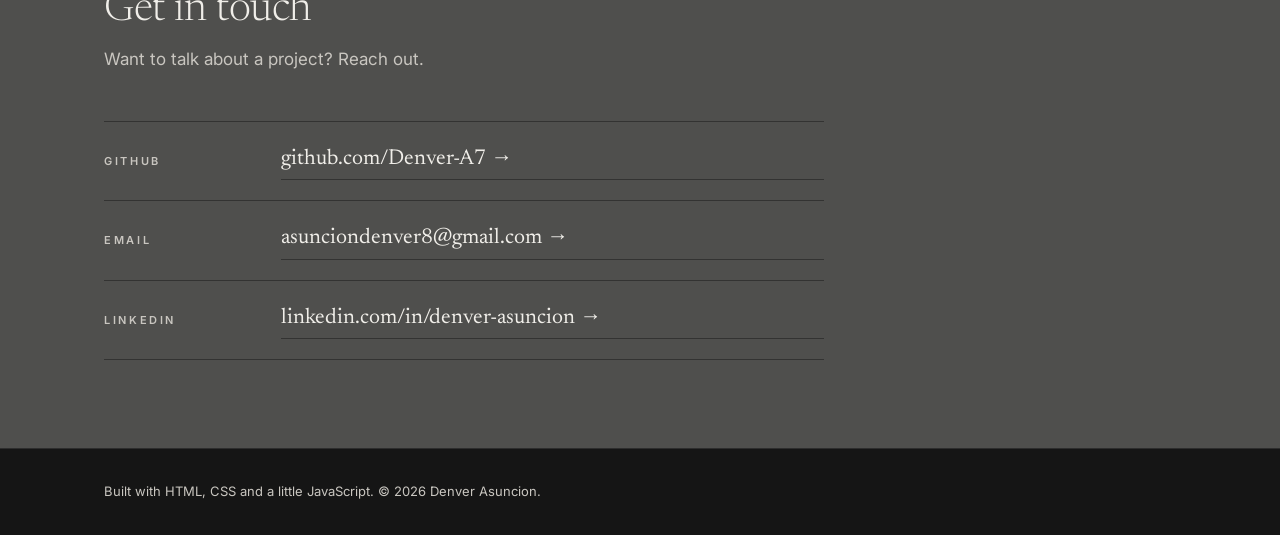
==== commit 3520955a: "Blog to portfolio" ====
--- a/index.html
+++ b/index.html
@@ -169,7 +169,7 @@
                   <a class="btn btn--ghost" href="https://churn-llm-vs-model.streamlit.app/" target="_blank" rel="noopener">Live demo<span class="visually-hidden"> (opens in a new tab)</span></a>
                   <p class="project__note"><span class="led" aria-hidden="true"></span>May take about a minute to wake up.</p>
                 </div>
-                <a class="btn btn--ghost" href="#writing">Read the write-up</a>
+                <a class="btn btn--ghost" href="blog/can-an-ai-replace-a-churn-model/index.html" data-card-link>Read the write-up</a>
               </div>
             </div>
           </div>
@@ -188,12 +188,12 @@
         <ul class="posts">
           <!-- Writing entry: duplicate this <li> for another post -->
           <li class="post" data-reveal>
-            <time class="post__date label">[FILL]</time>
+            <time class="post__date label" datetime="2026-11">Nov 2026</time>
             <div class="post__body">
               <h3 class="post__title">I asked an AI to do a trained model's job. Here is what it got right and wrong.</h3>
               <p class="post__summary">A small test on 194 telecom customers, and what I learned from checking the AI's reasons.</p>
             </div>
-            <a class="post__link" href="#" aria-label="Read: I asked an AI to do a trained model's job">Read <span aria-hidden="true">&rarr;</span></a>
+            <a class="post__link" href="blog/can-an-ai-replace-a-churn-model/index.html" aria-label="Read: I asked an AI to do a trained model's job">Read <span aria-hidden="true">&rarr;</span></a>
           </li>
         </ul>
       </div>
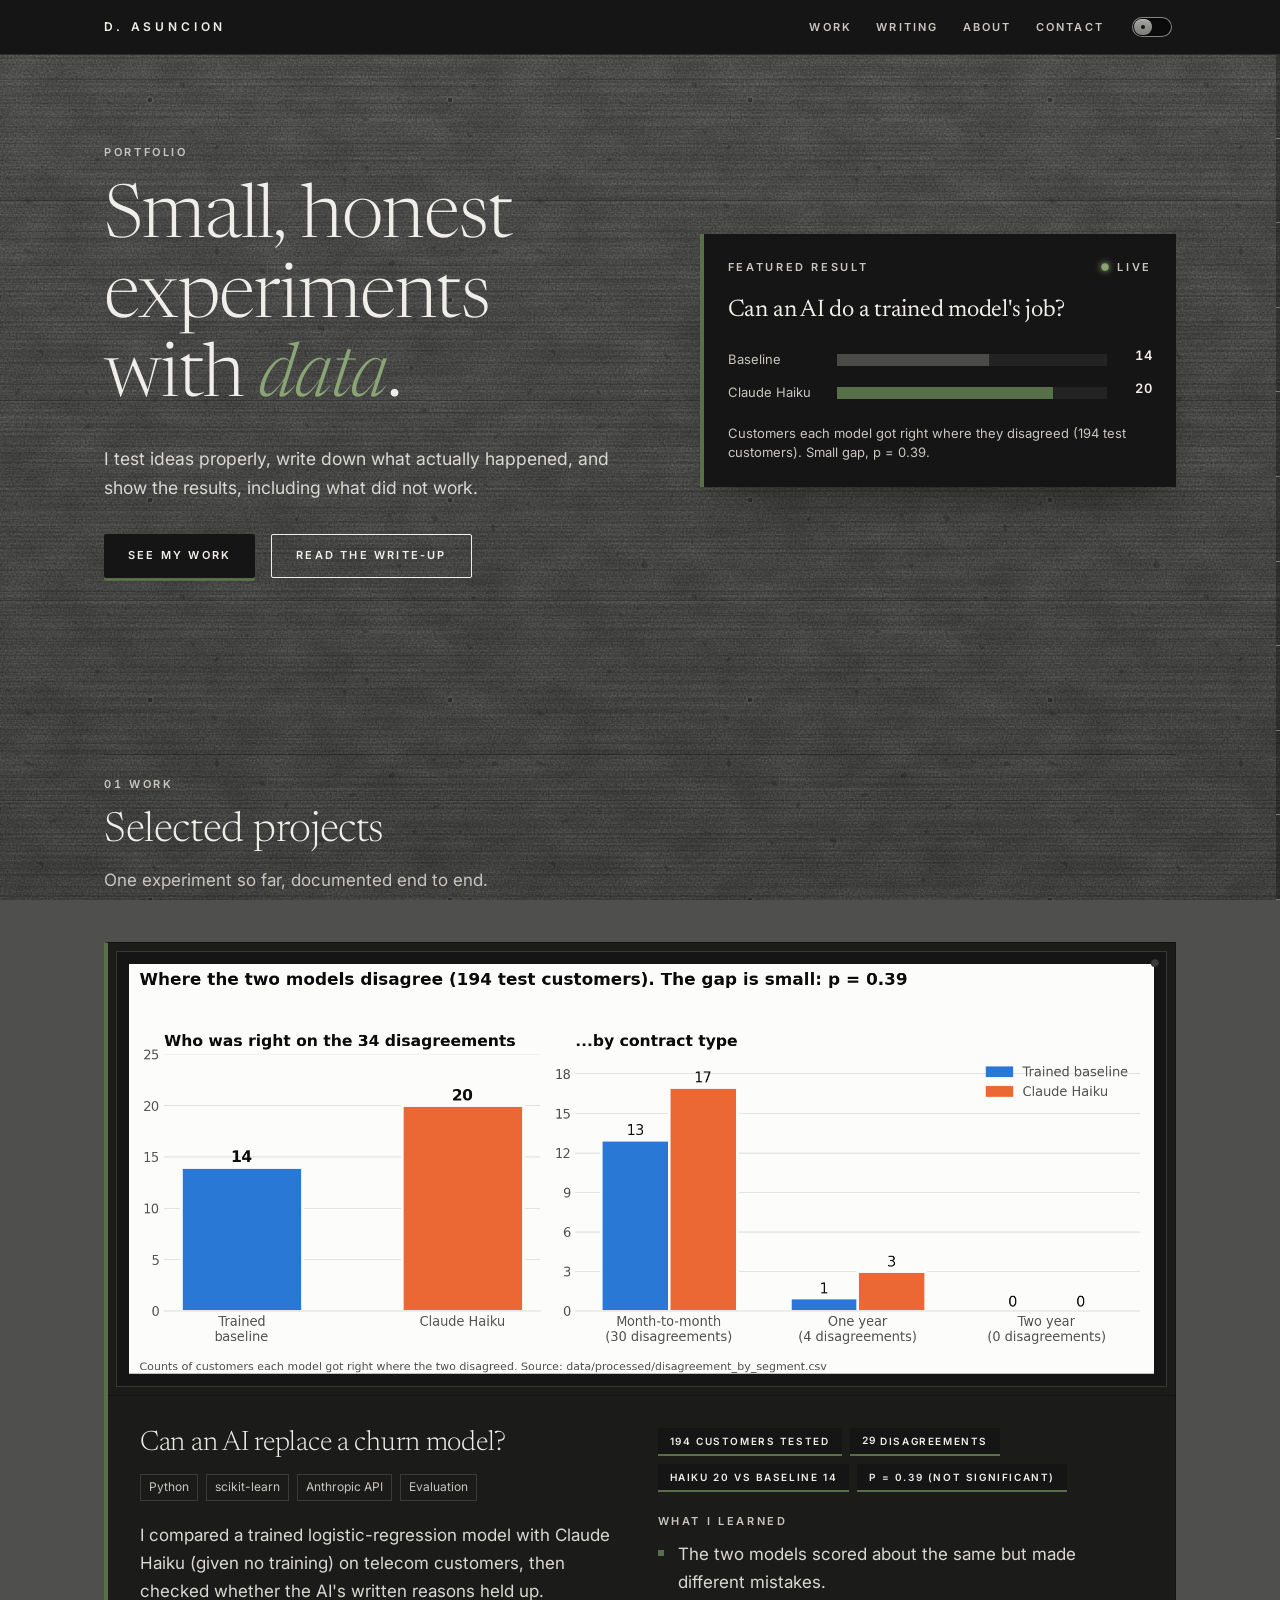
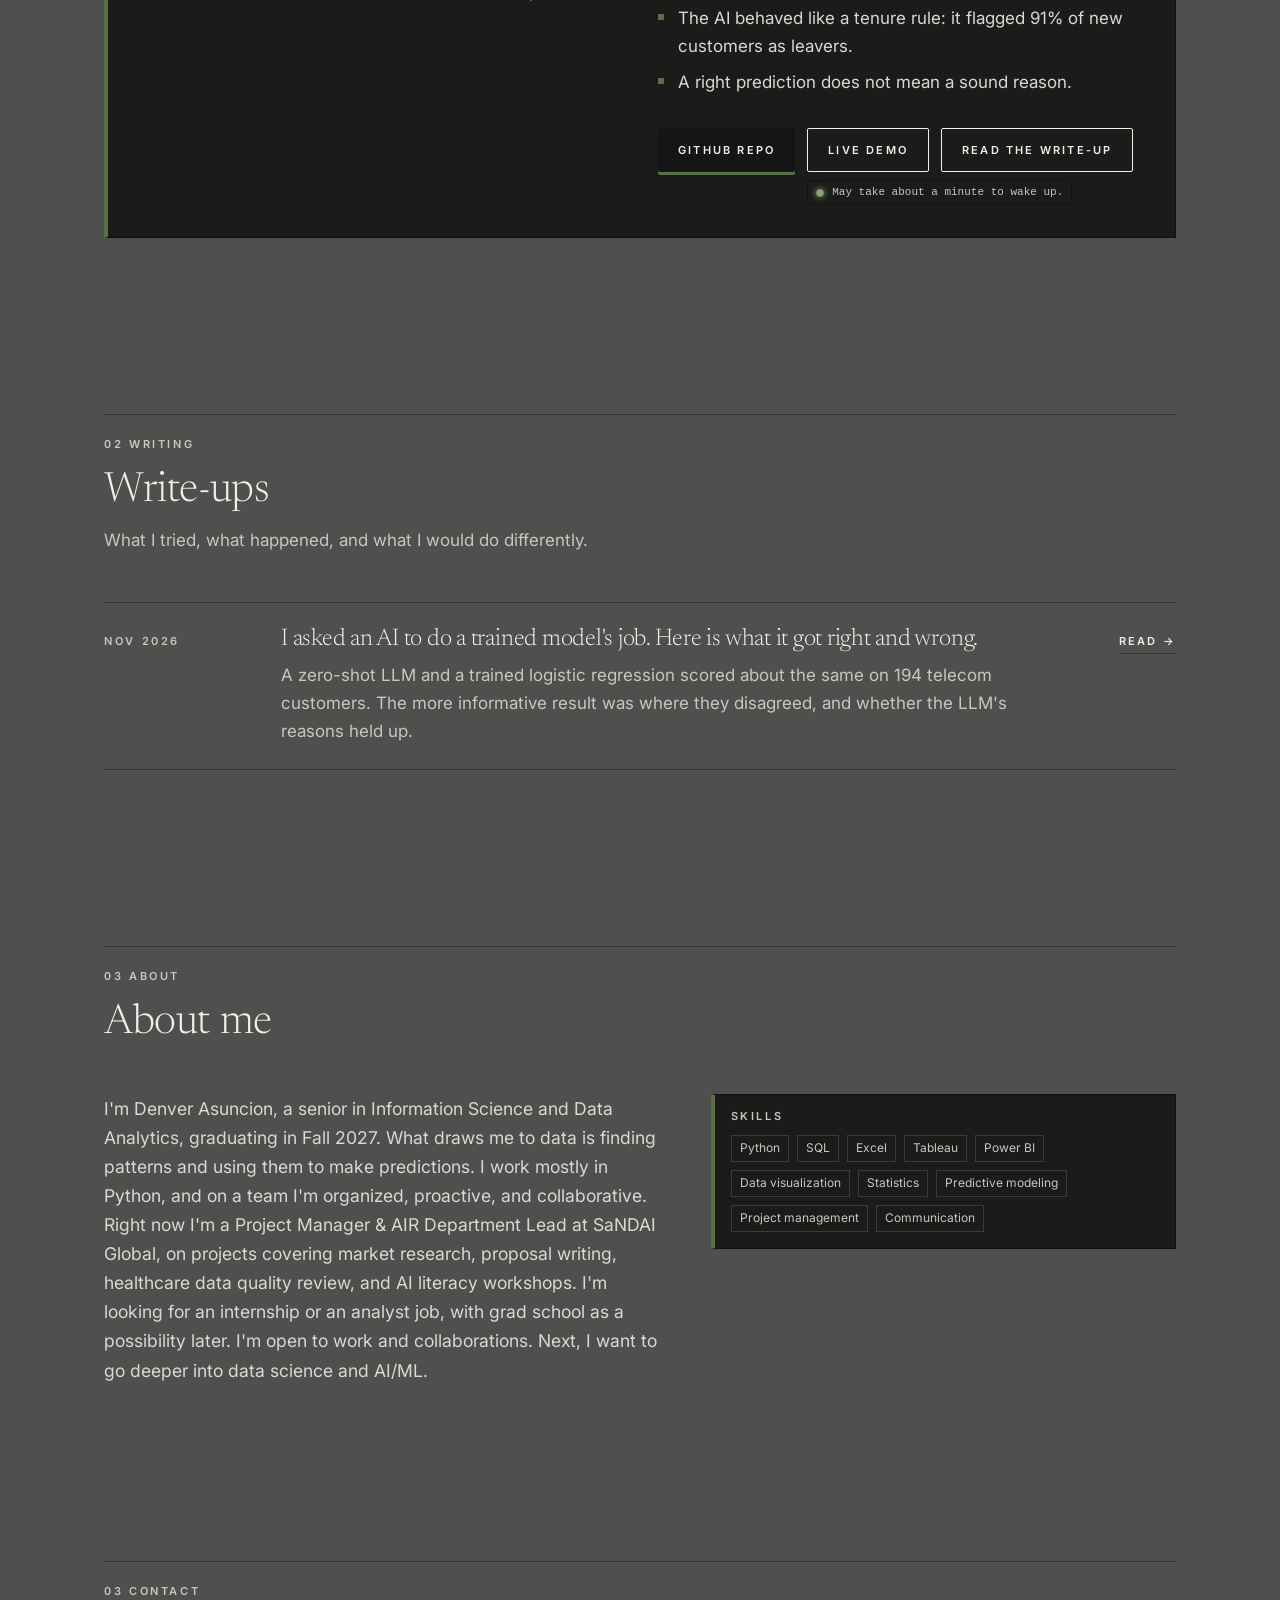
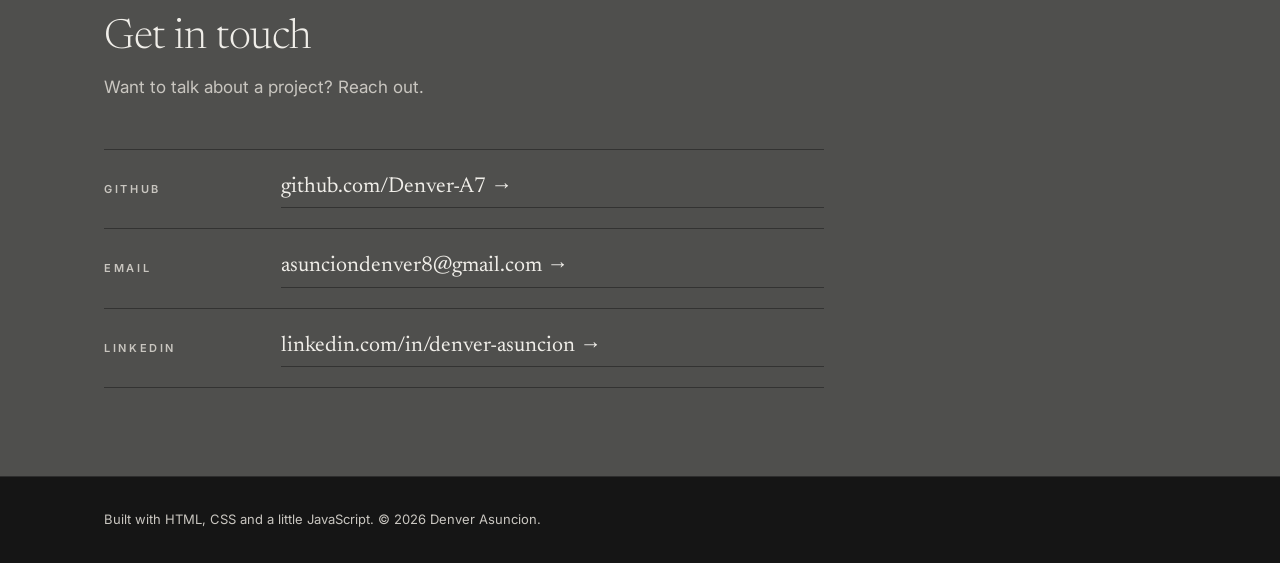
==== commit 91a99d12: "Rewrite post with new structure" ====
--- a/index.html
+++ b/index.html
@@ -191,7 +191,7 @@
             <time class="post__date label" datetime="2026-11">Nov 2026</time>
             <div class="post__body">
               <h3 class="post__title">I asked an AI to do a trained model's job. Here is what it got right and wrong.</h3>
-              <p class="post__summary">A small test on 194 telecom customers, and what I learned from checking the AI's reasons.</p>
+              <p class="post__summary">A zero-shot LLM and a trained logistic regression scored about the same on 194 telecom customers. The more informative result was where they disagreed, and whether the LLM's reasons held up.</p>
             </div>
             <a class="post__link" href="blog/can-an-ai-replace-a-churn-model/index.html" aria-label="Read: I asked an AI to do a trained model's job">Read <span aria-hidden="true">&rarr;</span></a>
           </li>
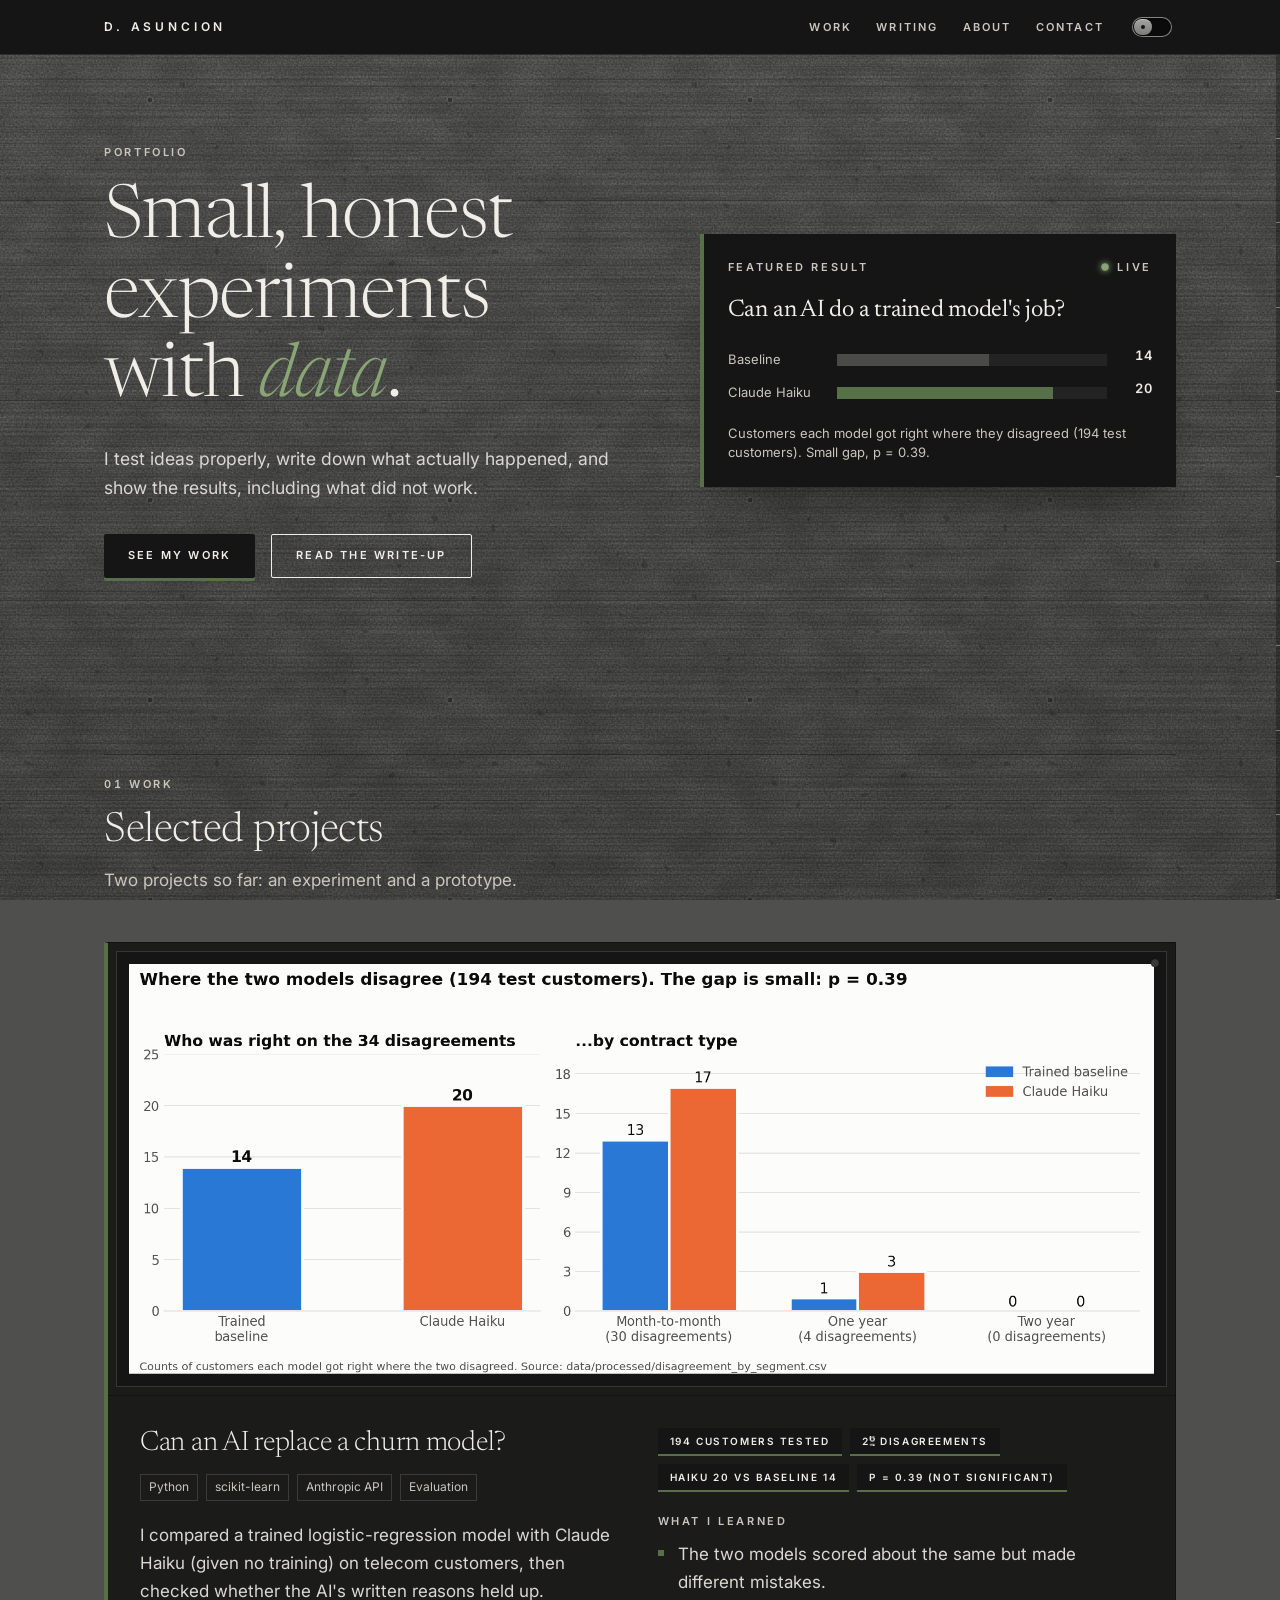
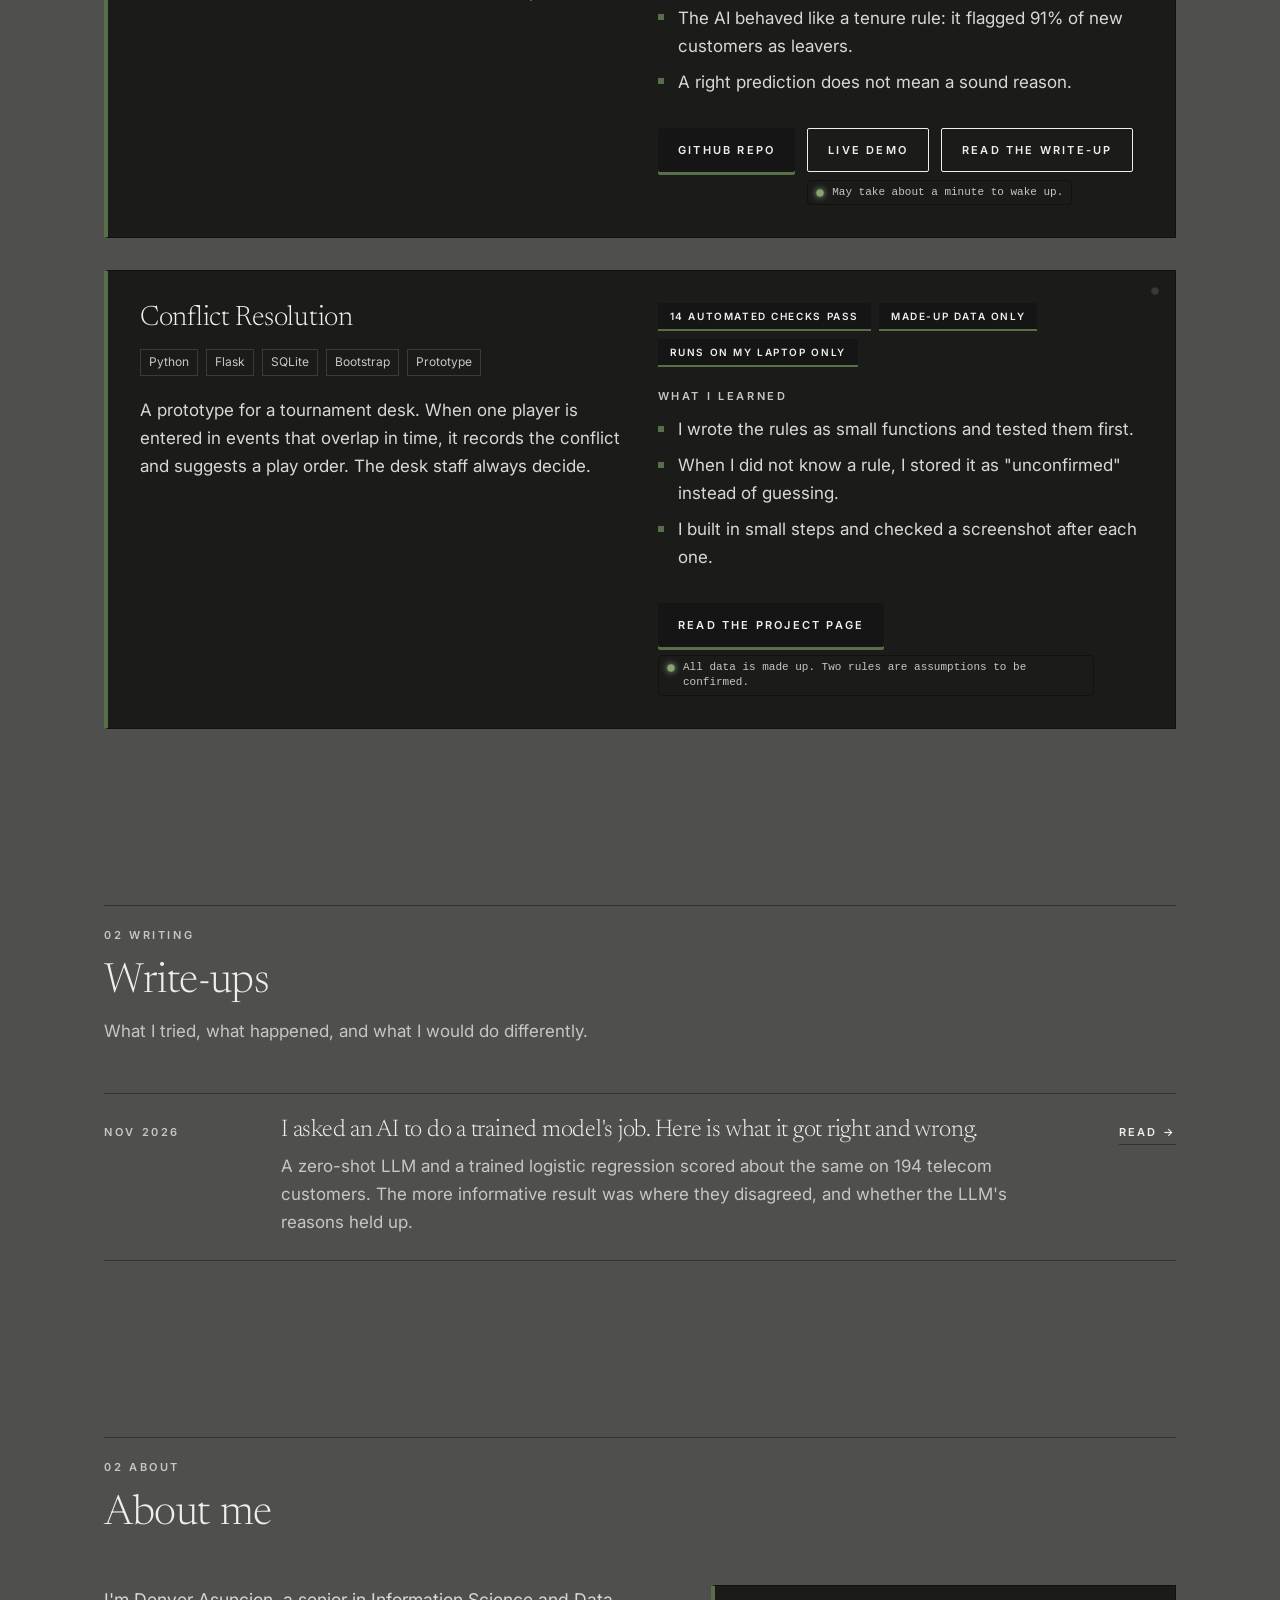
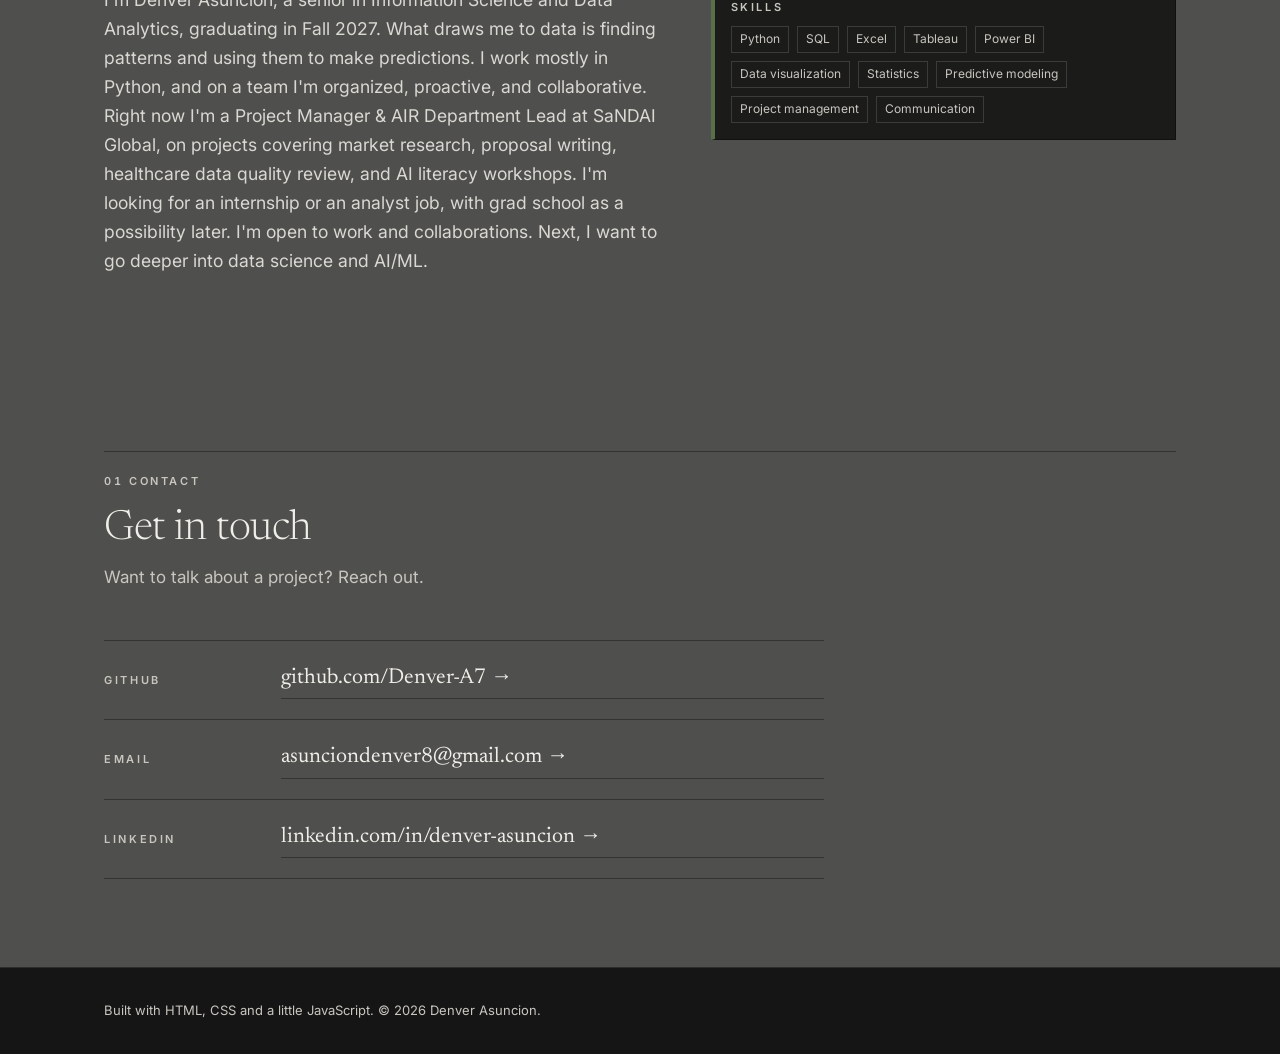
==== commit 51535971: "Add conflict resolution card" ====
--- a/index.html
+++ b/index.html
@@ -120,7 +120,7 @@
         <div class="section-head" data-reveal>
           <p class="label section-head__num">01 Work</p>
           <h2 id="work-title">Selected projects</h2>
-          <p class="section-head__intro">One experiment so far, documented end to end.</p>
+          <p class="section-head__intro">Two projects so far: an experiment and a prototype.</p>
         </div>
 
         <!-- Project card: duplicate this <article> for another project -->
@@ -170,6 +170,48 @@
                   <p class="project__note"><span class="led" aria-hidden="true"></span>May take about a minute to wake up.</p>
                 </div>
                 <a class="btn btn--ghost" href="blog/can-an-ai-replace-a-churn-model/index.html" data-card-link>Read the write-up</a>
+              </div>
+            </div>
+          </div>
+        </article>
+
+        <article class="project" data-reveal>
+          <span class="led project__led" aria-hidden="true"></span>
+
+          <div class="project__body">
+            <div class="project__text">
+              <h3 class="project__title">Conflict Resolution</h3>
+
+              <ul class="chips" aria-label="Tools used">
+                <li class="chip">Python</li>
+                <li class="chip">Flask</li>
+                <li class="chip">SQLite</li>
+                <li class="chip">Bootstrap</li>
+                <li class="chip">Prototype</li>
+              </ul>
+
+              <p class="project__blurb">A prototype for a tournament desk. When one player is entered in events that overlap in time, it records the conflict and suggests a play order. The desk staff always decide.</p>
+            </div>
+
+            <div class="project__details">
+              <ul class="stats" aria-label="Key facts">
+                <li class="stat">14 automated checks pass</li>
+                <li class="stat">Made-up data only</li>
+                <li class="stat">Runs on my laptop only</li>
+              </ul>
+
+              <h4 class="label project__sub">What I learned</h4>
+              <ul class="project__learned">
+                <li>I wrote the rules as small functions and tested them first.</li>
+                <li>When I did not know a rule, I stored it as "unconfirmed" instead of guessing.</li>
+                <li>I built in small steps and checked a screenshot after each one.</li>
+              </ul>
+
+              <div class="project__actions">
+                <div class="project__demo">
+                  <a class="btn btn--primary" href="projects/conflict-resolution/index.html" data-card-link>Read the project page</a>
+                  <p class="project__note"><span class="led" aria-hidden="true"></span>All data is made up. Two rules are assumptions to be confirmed.</p>
+                </div>
               </div>
             </div>
           </div>
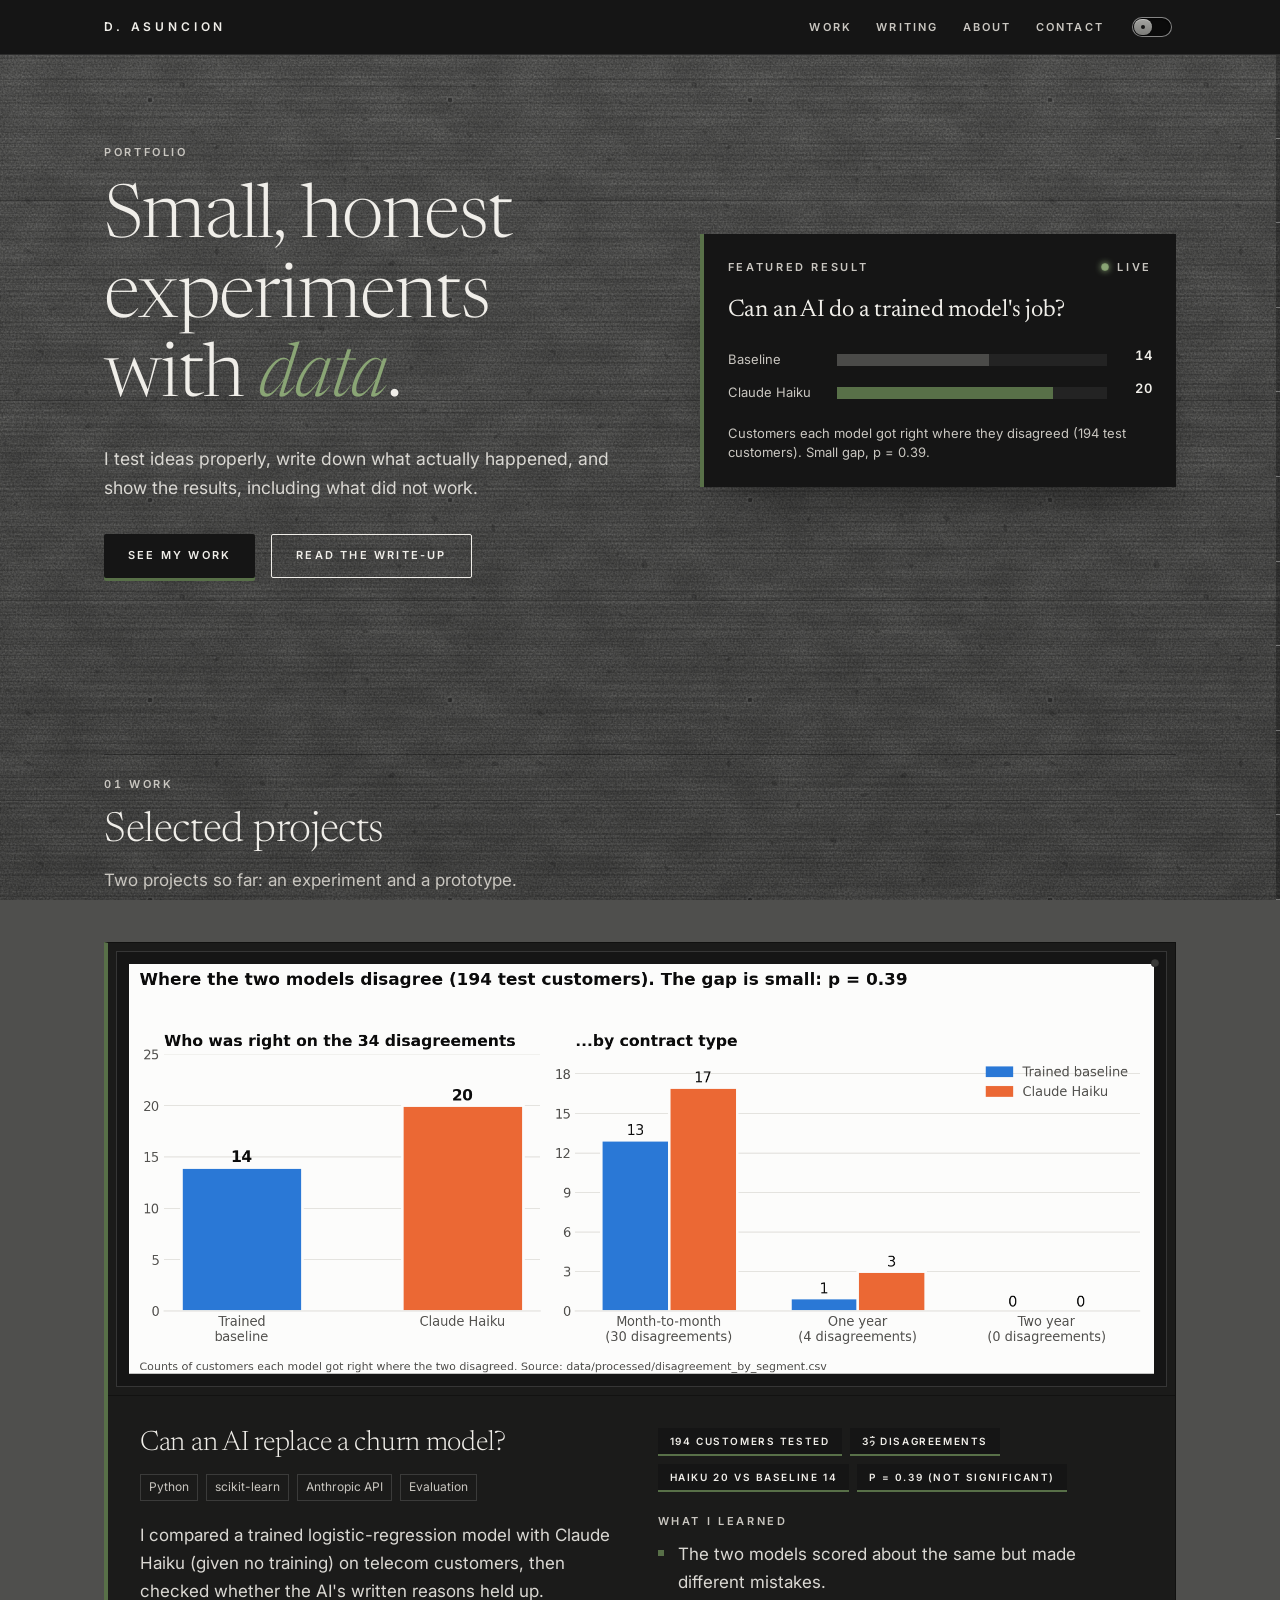
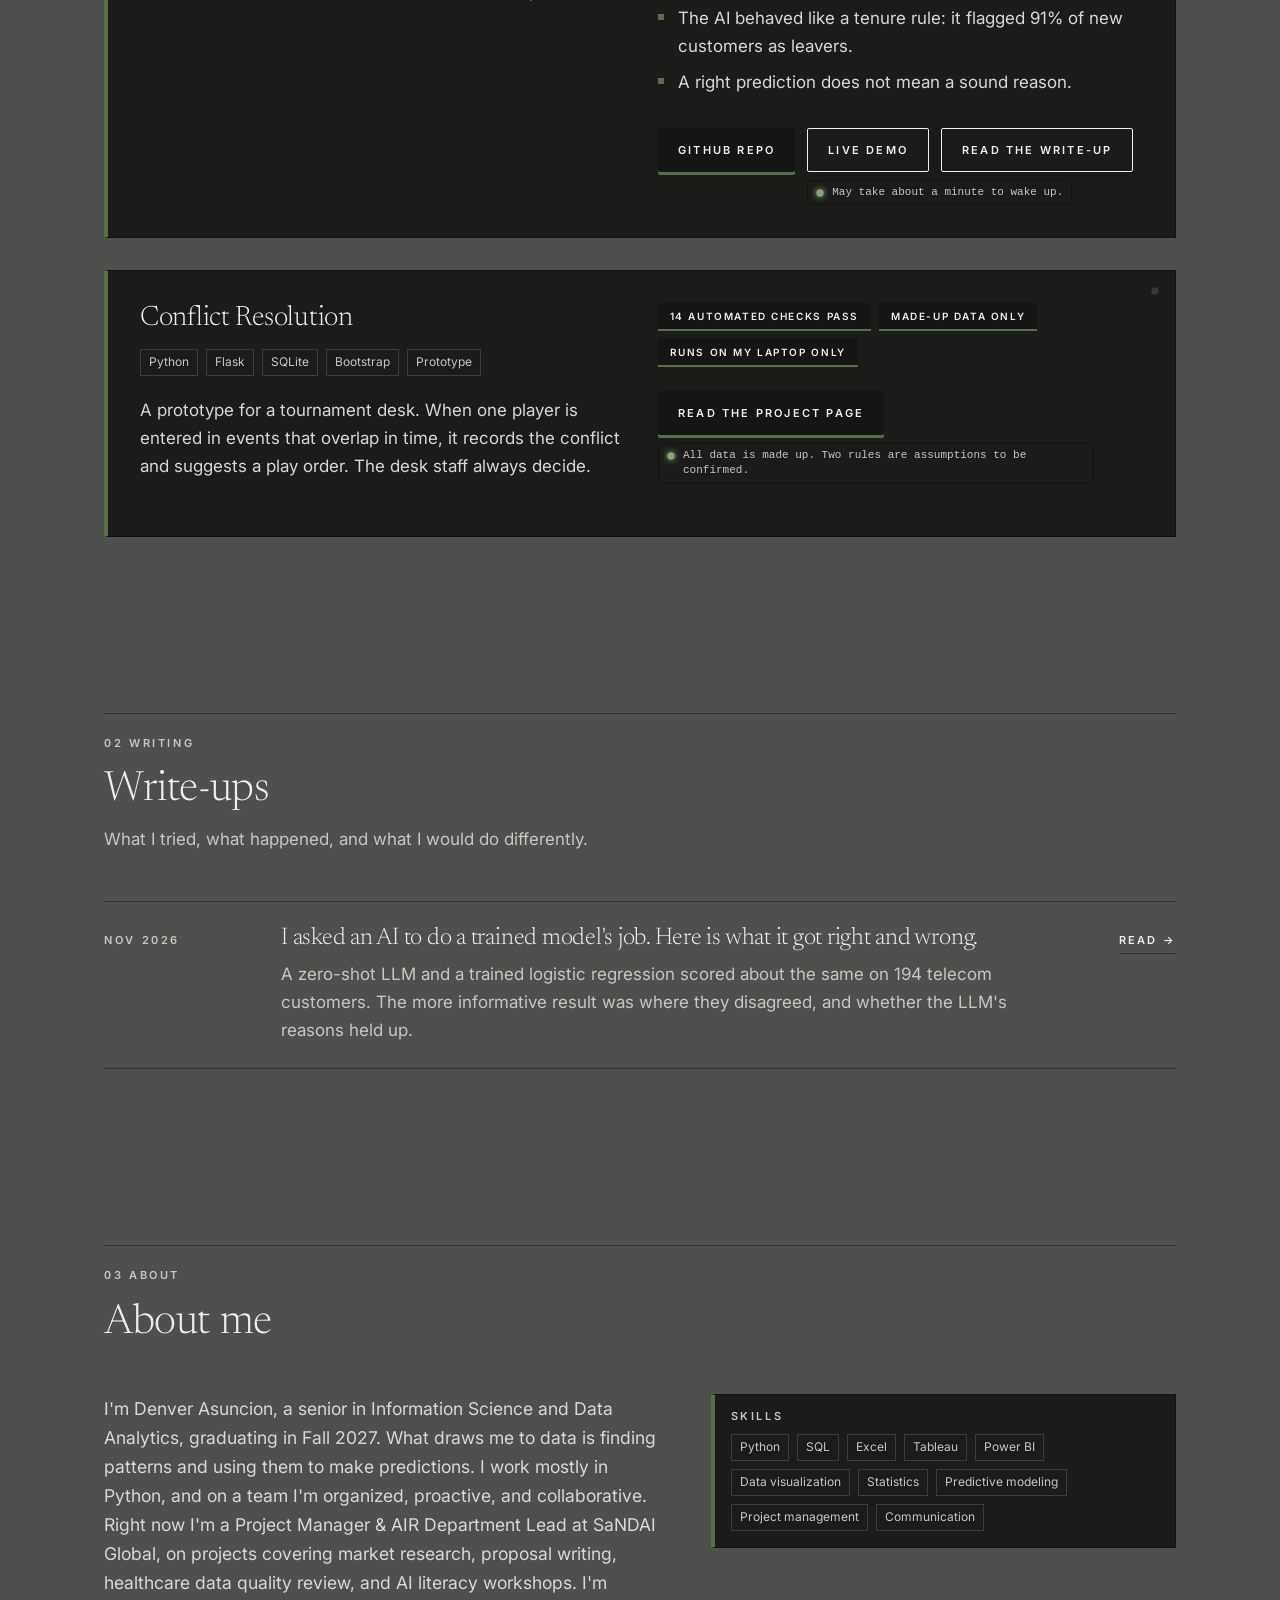
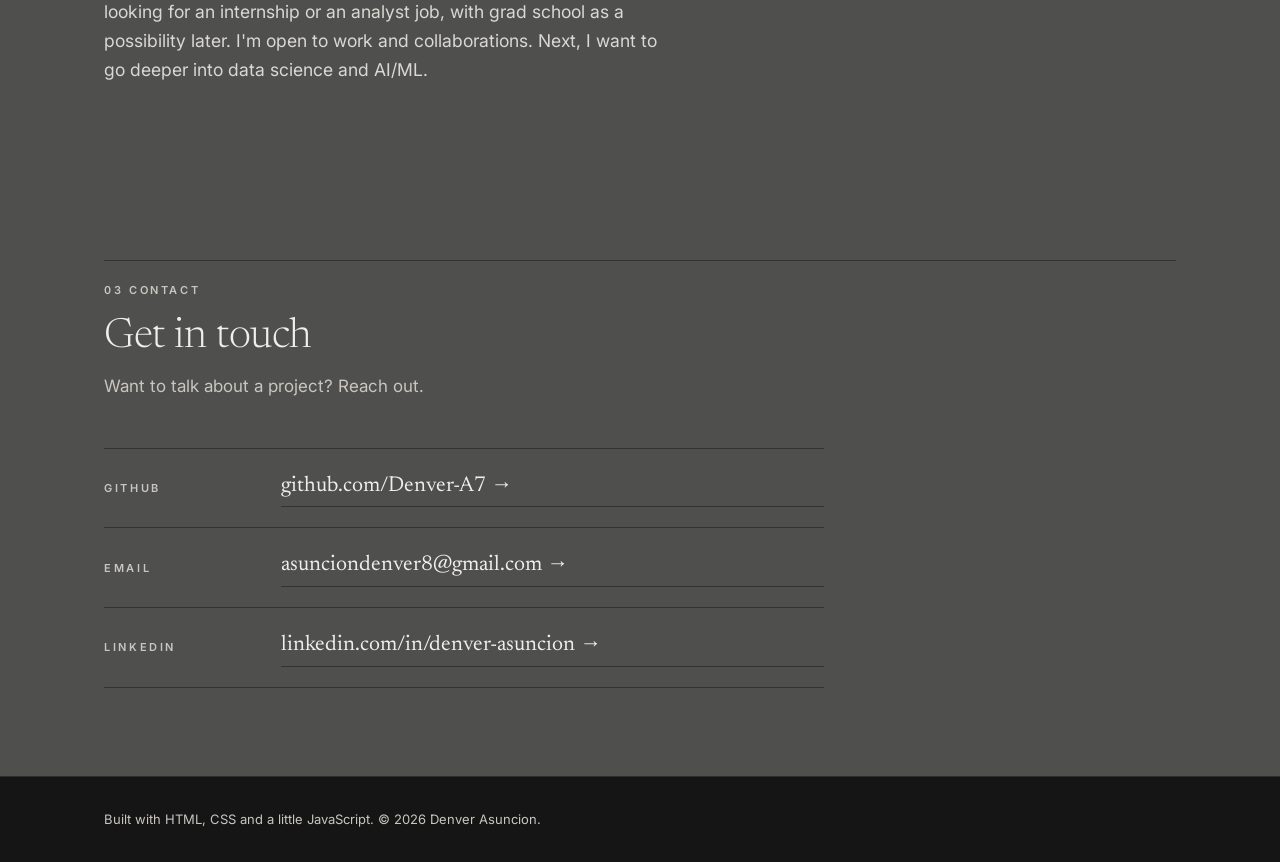
==== commit 527b56d4: "Change card text" ====
--- a/index.html
+++ b/index.html
@@ -198,13 +198,6 @@
                 <li class="stat">14 automated checks pass</li>
                 <li class="stat">Made-up data only</li>
                 <li class="stat">Runs on my laptop only</li>
-              </ul>
-
-              <h4 class="label project__sub">What I learned</h4>
-              <ul class="project__learned">
-                <li>I wrote the rules as small functions and tested them first.</li>
-                <li>When I did not know a rule, I stored it as "unconfirmed" instead of guessing.</li>
-                <li>I built in small steps and checked a screenshot after each one.</li>
               </ul>
 
               <div class="project__actions">
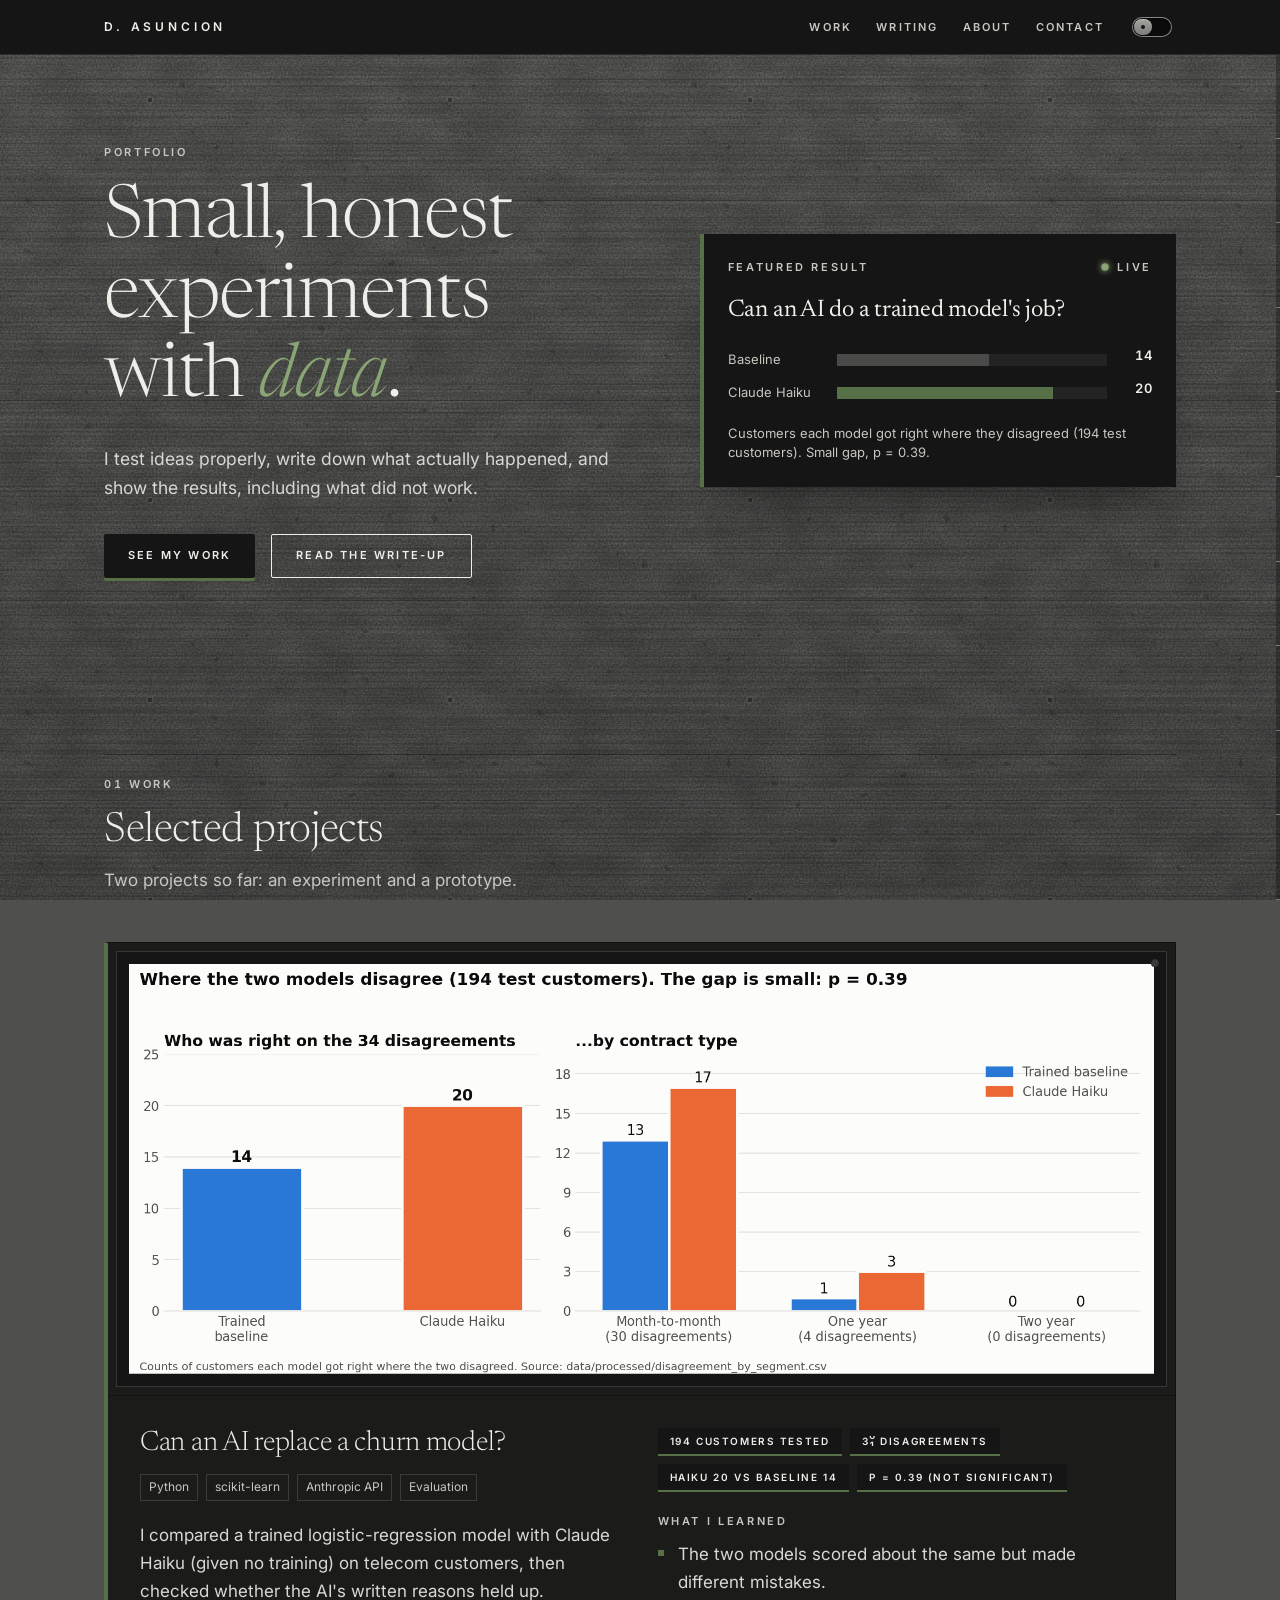
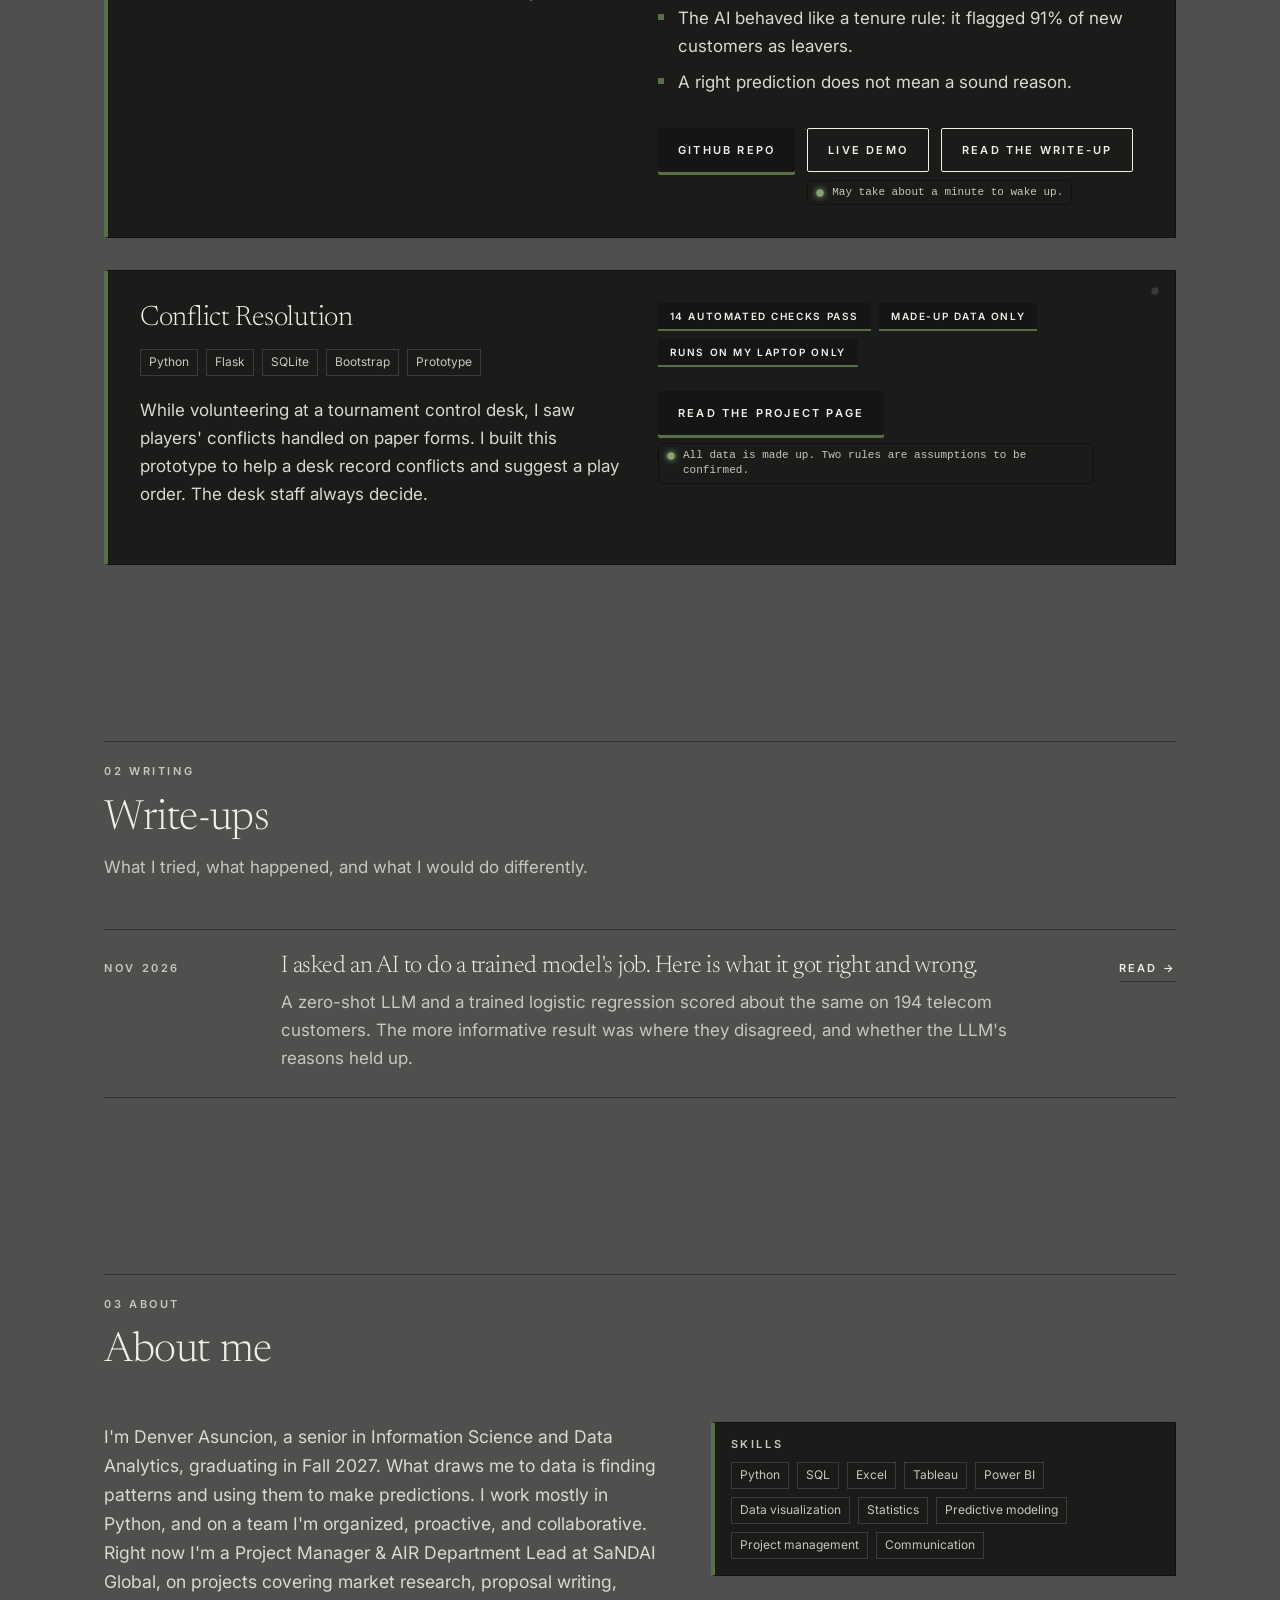
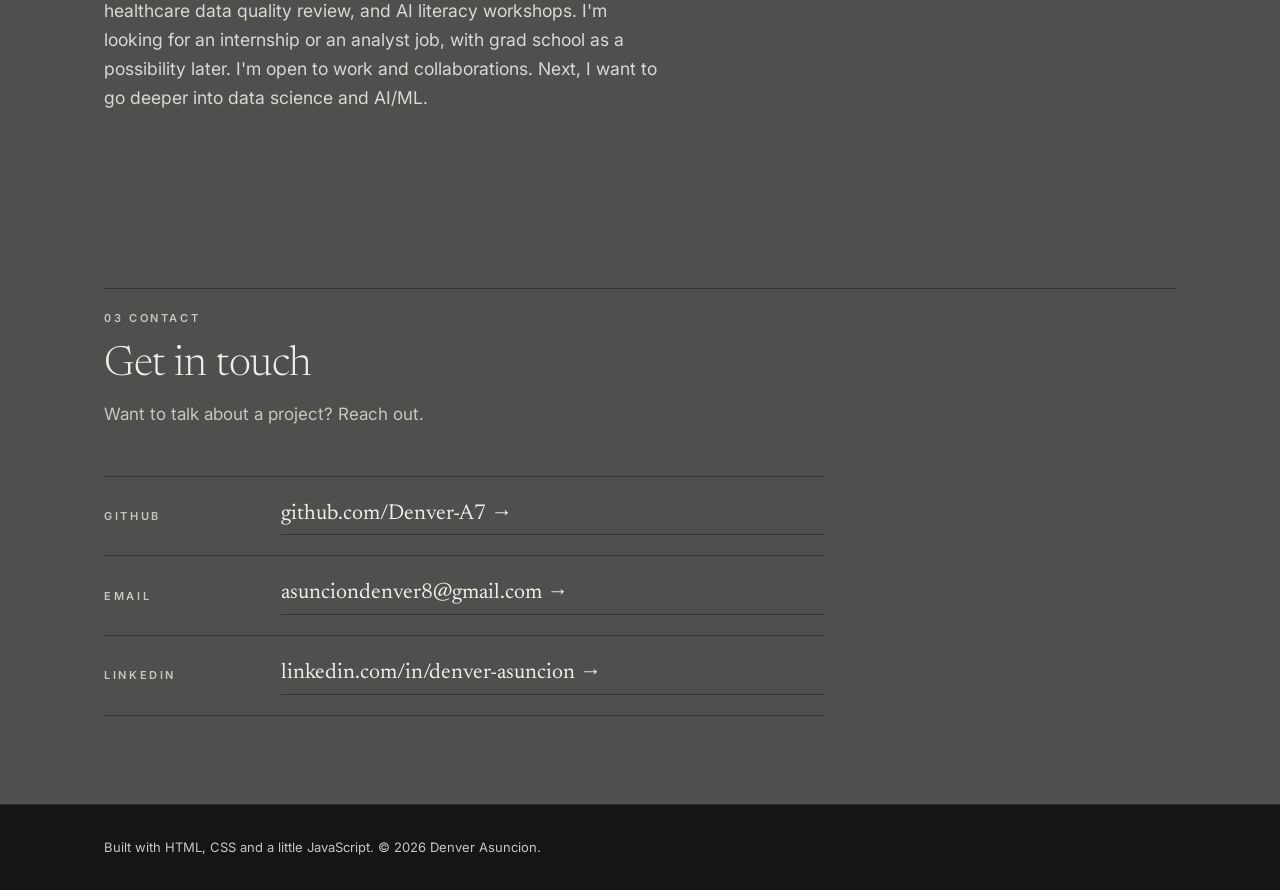
==== commit 5b161838: "Change card text 2" ====
--- a/index.html
+++ b/index.html
@@ -190,7 +190,7 @@
                 <li class="chip">Prototype</li>
               </ul>
 
-              <p class="project__blurb">A prototype for a tournament desk. When one player is entered in events that overlap in time, it records the conflict and suggests a play order. The desk staff always decide.</p>
+              <p class="project__blurb">While volunteering at a tournament control desk, I saw players' conflicts handled on paper forms. I built this prototype to help a desk record conflicts and suggest a play order. The desk staff always decide.</p>
             </div>
 
             <div class="project__details">
